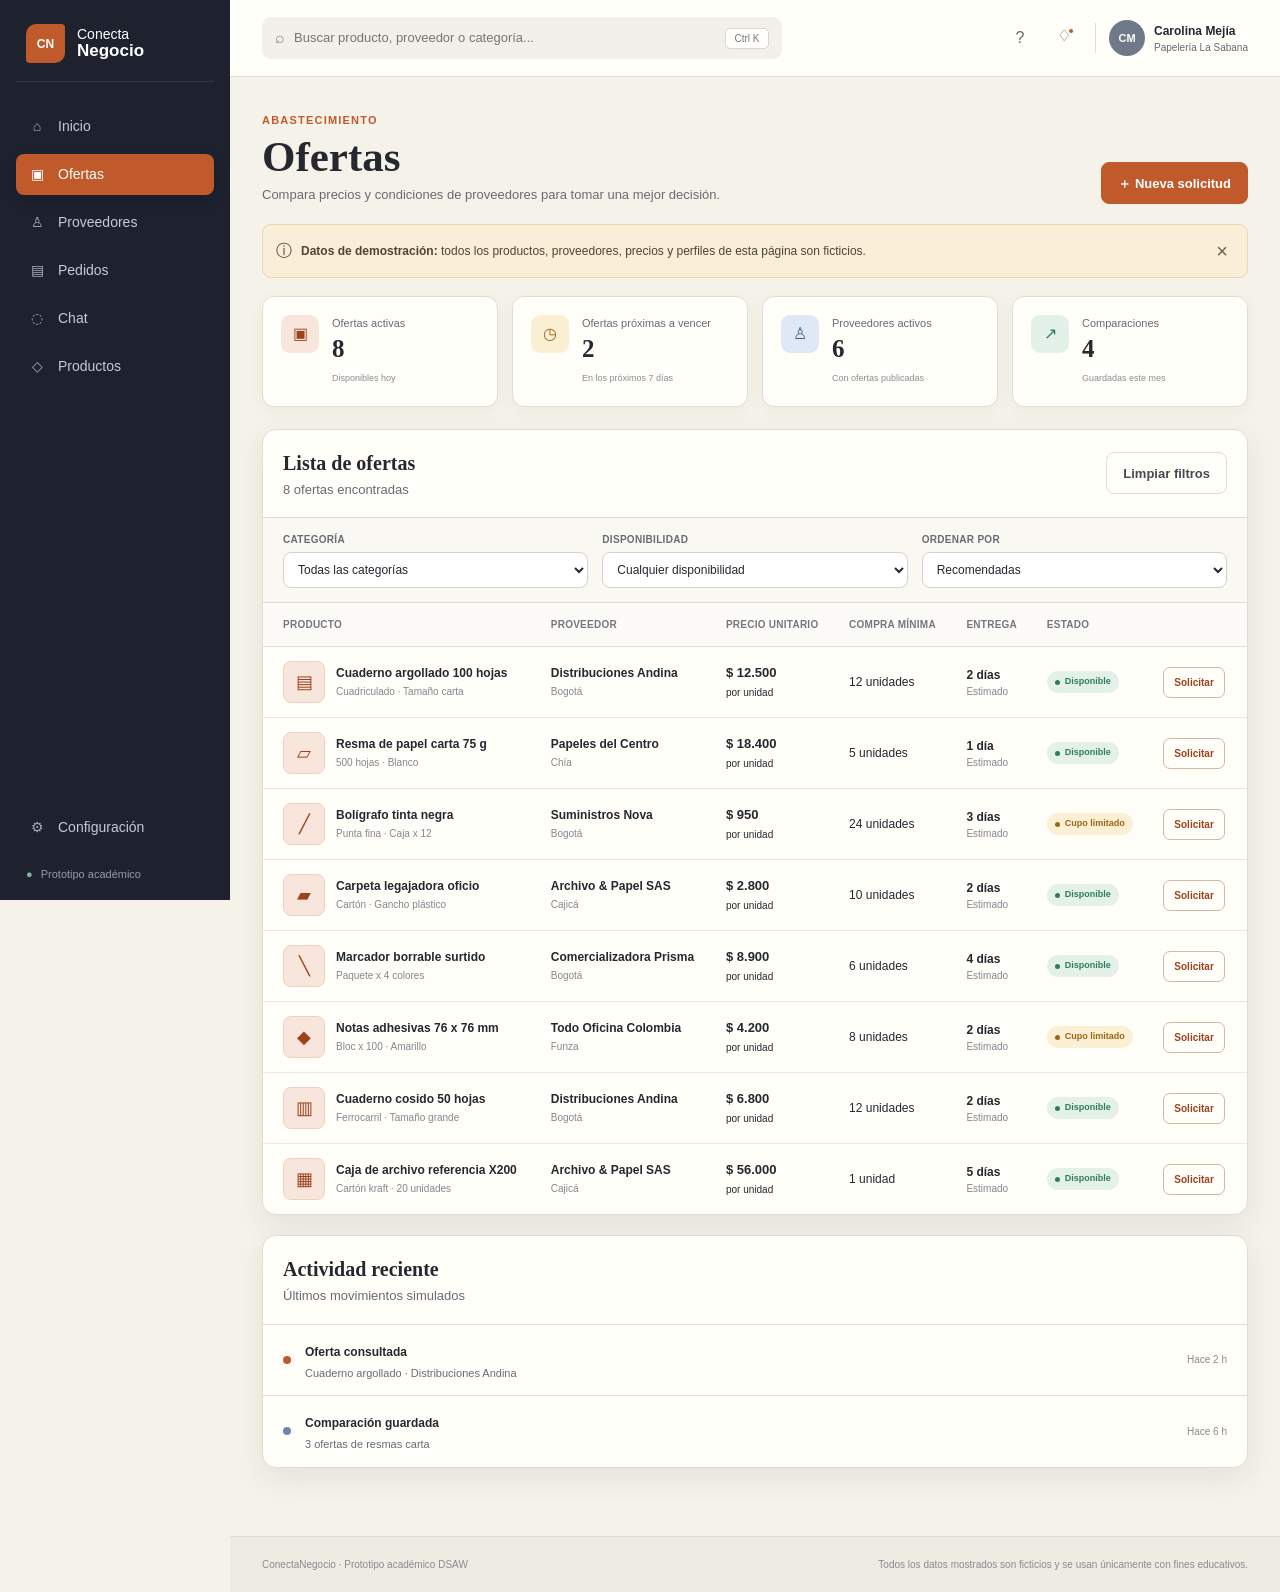
==== ofertas.html @ 84cd71be "feat: consolidated M1 prototype (landing + offers) and problem statement" ====
<!doctype html>
<html lang="es">
  <head>
    <meta charset="UTF-8">
    <meta name="viewport" content="width=device-width, initial-scale=1.0">
    <meta
      name="description"
      content="Prototipo académico de ConectaNegocio para comparar ofertas de proveedores."
    >
    <title>Ofertas | ConectaNegocio</title>
    <link rel="stylesheet" href="styles.css">
  </head>
  <body>
    <a class="skip-link" href="#contenido-principal">Saltar al contenido</a>

    <div class="app-shell">
      <aside class="sidebar" id="sidebar" aria-label="Navegación principal">
        <div class="brand">
          <span class="brand-mark" aria-hidden="true">CN</span>
          <span class="brand-name">Conecta<br><strong>Negocio</strong></span>
        </div>

        <nav class="main-nav">
          <a href="index.html"><span aria-hidden="true">⌂</span> Inicio</a>
          <a class="active" href="ofertas.html" aria-current="page"><span aria-hidden="true">▣</span> Ofertas</a>
          <a href="#proveedores"><span aria-hidden="true">♙</span> Proveedores</a>
          <a href="#pedidos"><span aria-hidden="true">▤</span> Pedidos</a>
          <a href="#chat"><span aria-hidden="true">◌</span> Chat</a>
          <a href="#productos"><span aria-hidden="true">◇</span> Productos</a>
        </nav>

        <div class="sidebar-bottom">
          <a href="#configuracion"><span aria-hidden="true">⚙</span> Configuración</a>
          <p class="demo-label"><span aria-hidden="true">●</span> Prototipo académico</p>
        </div>
      </aside>

      <div class="page-column">
        <header class="topbar">
          <button
            class="icon-button mobile-menu-button"
            id="menu-toggle"
            type="button"
            aria-label="Abrir menú"
            aria-controls="sidebar"
            aria-expanded="false"
          >
            ☰
          </button>

          <label class="global-search" for="offer-search">
            <span aria-hidden="true">⌕</span>
            <span class="sr-only">Buscar ofertas</span>
            <input
              id="offer-search"
              type="search"
              placeholder="Buscar producto, proveedor o categoría..."
              autocomplete="off"
            >
            <kbd>Ctrl K</kbd>
          </label>

          <div class="header-actions">
            <button class="icon-button" type="button" aria-label="Ayuda">?</button>
            <button class="icon-button notification-button" type="button" aria-label="Notificaciones">
              ♢<span class="notification-dot" aria-hidden="true"></span>
            </button>
            <span class="header-divider" aria-hidden="true"></span>
            <div class="profile-summary">
              <span class="avatar" aria-hidden="true">CM</span>
              <span><strong>Carolina Mejía</strong><small>Papelería La Sabana</small></span>
            </div>
          </div>
        </header>

        <main id="contenido-principal">
          <div class="content-wrap">
            <section class="page-heading" aria-labelledby="page-title">
              <div>
                <p class="eyebrow">Abastecimiento</p>
                <h1 id="page-title">Ofertas</h1>
                <p>Compara precios y condiciones de proveedores para tomar una mejor decisión.</p>
              </div>
              <button class="primary-button" id="new-request-button" type="button">
                <span aria-hidden="true">＋</span> Nueva solicitud
              </button>
            </section>

            <aside class="data-notice" aria-label="Aviso sobre los datos">
              <span aria-hidden="true">ⓘ</span>
              <p><strong>Datos de demostración:</strong> todos los productos, proveedores, precios y perfiles de esta página son ficticios.</p>
              <button id="dismiss-notice" type="button" aria-label="Cerrar aviso">×</button>
            </aside>

            <section class="metrics-grid" aria-label="Resumen de ofertas">
              <article class="metric-card">
                <span class="metric-icon terracotta" aria-hidden="true">▣</span>
                <div><p>Ofertas activas</p><strong id="active-offers-count">8</strong><small>Disponibles hoy</small></div>
              </article>
              <article class="metric-card">
                <span class="metric-icon yellow" aria-hidden="true">◷</span>
                <div><p>Ofertas próximas a vencer</p><strong>2</strong><small>En los próximos 7 días</small></div>
              </article>
              <article class="metric-card">
                <span class="metric-icon blue" aria-hidden="true">♙</span>
                <div><p>Proveedores activos</p><strong>6</strong><small>Con ofertas publicadas</small></div>
              </article>
              <article class="metric-card">
                <span class="metric-icon green" aria-hidden="true">↗</span>
                <div><p>Comparaciones</p><strong>4</strong><small>Guardadas este mes</small></div>
              </article>
            </section>

            <section class="offers-panel" id="ofertas" aria-labelledby="offers-title">
              <div class="panel-heading">
                <div>
                  <h2 id="offers-title">Lista de ofertas</h2>
                  <p id="result-summary" aria-live="polite">8 ofertas encontradas</p>
                </div>
                <button class="secondary-button" id="clear-filters" type="button">Limpiar filtros</button>
              </div>

              <div class="filter-bar" aria-label="Filtros de ofertas">
                <label>
                  <span>Categoría</span>
                  <select id="category-filter">
                    <option value="all">Todas las categorías</option>
                    <option value="cuadernos">Cuadernos</option>
                    <option value="escritura">Escritura</option>
                    <option value="papeleria">Papelería</option>
                    <option value="archivo">Archivo</option>
                  </select>
                </label>
                <label>
                  <span>Disponibilidad</span>
                  <select id="availability-filter">
                    <option value="all">Cualquier disponibilidad</option>
                    <option value="available">Disponible</option>
                    <option value="limited">Cupo limitado</option>
                  </select>
                </label>
                <label>
                  <span>Ordenar por</span>
                  <select id="sort-filter">
                    <option value="recommended">Recomendadas</option>
                    <option value="price-asc">Menor precio</option>
                    <option value="price-desc">Mayor precio</option>
                    <option value="delivery">Entrega más rápida</option>
                  </select>
                </label>
              </div>

              <div class="table-scroll">
                <table>
                  <thead>
                    <tr>
                      <th scope="col">Producto</th>
                      <th scope="col">Proveedor</th>
                      <th scope="col">Precio unitario</th>
                      <th scope="col">Compra mínima</th>
                      <th scope="col">Entrega</th>
                      <th scope="col">Estado</th>
                      <th scope="col"><span class="sr-only">Acciones</span></th>
                    </tr>
                  </thead>
                  <tbody id="offers-body"></tbody>
                </table>
              </div>

              <div class="empty-state" id="empty-state" hidden>
                <span aria-hidden="true">⌕</span>
                <h3>No encontramos ofertas</h3>
                <p>Prueba con otra palabra o limpia los filtros seleccionados.</p>
              </div>
            </section>

            <section class="activity-panel" aria-labelledby="activity-title">
              <div class="panel-heading">
                <div><h2 id="activity-title">Actividad reciente</h2><p>Últimos movimientos simulados</p></div>
              </div>
              <ul id="activity-list">
                <li><span class="activity-dot orange" aria-hidden="true"></span><div><strong>Oferta consultada</strong><p>Cuaderno argollado · Distribuciones Andina</p></div><time datetime="2026-08-16T15:10">Hace 2 h</time></li>
                <li><span class="activity-dot blue" aria-hidden="true"></span><div><strong>Comparación guardada</strong><p>3 ofertas de resmas carta</p></div><time datetime="2026-08-16T10:40">Hace 6 h</time></li>
              </ul>
            </section>
          </div>
        </main>

        <footer>
          <p>ConectaNegocio · Prototipo académico DSAW</p>
          <p>Todos los datos mostrados son ficticios y se usan únicamente con fines educativos.</p>
        </footer>
      </div>
    </div>

    <dialog id="request-dialog" aria-labelledby="dialog-title">
      <div class="dialog-card">
        <div class="dialog-heading">
          <div><p class="eyebrow">Solicitud de compra</p><h2 id="dialog-title">Solicitar una oferta</h2></div>
          <button class="close-dialog" id="close-dialog" type="button" aria-label="Cerrar formulario">×</button>
        </div>
        <p class="dialog-intro">Completa los datos para enviar una solicitud ficticia al proveedor.</p>

        <form id="request-form" novalidate>
          <div class="field full-field">
            <label for="product">Producto y proveedor</label>
            <select id="product" name="product" aria-describedby="product-error">
              <option value="">Selecciona una oferta</option>
            </select>
            <small class="field-error" id="product-error" aria-live="polite"></small>
          </div>

          <div class="form-grid">
            <div class="field">
              <label for="quantity">Cantidad</label>
              <input id="quantity" name="quantity" type="number" min="1" max="500" placeholder="Ej. 24" aria-describedby="quantity-hint quantity-error">
              <small class="field-hint" id="quantity-hint">Entre 1 y 500 unidades</small>
              <small class="field-error" id="quantity-error" aria-live="polite"></small>
            </div>
            <div class="field">
              <label for="delivery-date">Fecha requerida</label>
              <input id="delivery-date" name="deliveryDate" type="date" aria-describedby="delivery-date-error">
              <small class="field-error" id="delivery-date-error" aria-live="polite"></small>
            </div>
          </div>

          <div class="field full-field">
            <label for="email">Correo de contacto</label>
            <input id="email" name="email" type="email" autocomplete="email" placeholder="nombre@ejemplo.com" aria-describedby="email-error">
            <small class="field-error" id="email-error" aria-live="polite"></small>
          </div>

          <div class="field full-field">
            <label for="address">Dirección de entrega</label>
            <input id="address" name="address" type="text" autocomplete="street-address" placeholder="Ej. Carrera 7 # 120-20, local 3" aria-describedby="address-error">
            <small class="field-error" id="address-error" aria-live="polite"></small>
          </div>

          <div class="field full-field">
            <div class="label-row"><label for="notes">Observaciones <span>(opcional)</span></label><span id="notes-counter">0/180</span></div>
            <textarea id="notes" name="notes" rows="3" maxlength="180" placeholder="Agrega indicaciones para el proveedor" aria-describedby="notes-error"></textarea>
            <small class="field-error" id="notes-error" aria-live="polite"></small>
          </div>

          <div class="field checkbox-field full-field">
            <input id="terms" name="terms" type="checkbox" aria-describedby="terms-error">
            <label for="terms">Entiendo que esta solicitud es una demostración y no genera una compra real.</label>
            <small class="field-error" id="terms-error" aria-live="polite"></small>
          </div>

          <div class="dialog-actions">
            <button class="secondary-button" id="cancel-dialog" type="button">Cancelar</button>
            <button class="primary-button" type="submit">Guardar solicitud ficticia</button>
          </div>
        </form>
      </div>
    </dialog>

    <div class="toast" id="success-toast" role="status" aria-live="polite" aria-atomic="true" hidden>
      <span aria-hidden="true">✓</span>
      <div><strong>Solicitud guardada</strong><p>Se agregó a la actividad reciente como demostración.</p></div>
      <button type="button" id="close-toast" aria-label="Cerrar notificación">×</button>
    </div>

    <script type="module" src="main.js"></script>
  </body>
</html>
---- styles.css ----
/* Component states intentionally reuse nested selectors in visual order. */
/* stylelint-disable no-descending-specificity */

:root {
  --navy: #1e222f;
  --navy-soft: #292f40;
  --cream: #f5f2e9;
  --card: #fffef9;
  --white: #fff;
  --terracotta: #c05a2b;
  --terracotta-dark: #9c421d;
  --terracotta-pale: #f8e5dc;
  --ink: #25282f;
  --muted: #686b73;
  --line: #e0ddd4;
  --success: #2f7d5a;
  --success-pale: #e3f1e9;
  --warning: #9b6516;
  --warning-pale: #fbefd4;
  --danger: #b33c34;
  --blue-pale: #dfe8f4;
  --shadow: 0 10px 30px rgb(30 34 47 / 8%);
  --radius: 14px;
}

* {
  box-sizing: border-box;
}

html {
  max-width: 100%;
  overflow-x: hidden;
  scroll-behavior: smooth;
}

body {
  max-width: 100%;
  margin: 0;
  overflow-x: hidden;
  color: var(--ink);
  background: var(--cream);
  font-family: Inter, ui-sans-serif, -apple-system, BlinkMacSystemFont, "Segoe UI", sans-serif;
  line-height: 1.5;
}

button,
input,
select,
textarea {
  font: inherit;
}

button,
select {
  cursor: pointer;
}

button:focus-visible,
input:focus-visible,
select:focus-visible,
textarea:focus-visible,
a:focus-visible {
  outline: 3px solid rgb(192 90 43 / 28%);
  outline-offset: 2px;
}

.sr-only {
  position: absolute;
  width: 1px;
  height: 1px;
  padding: 0;
  margin: -1px;
  overflow: hidden;
  clip: rect(0, 0, 0, 0);
  white-space: nowrap;
  border: 0;
}

.skip-link {
  position: fixed;
  z-index: 100;
  top: 12px;
  left: 12px;
  padding: 10px 14px;
  color: var(--white);
  background: var(--terracotta);
  border-radius: 8px;
  transform: translateY(-150%);
}

.skip-link:focus {
  transform: translateY(0);
}

.app-shell {
  display: grid;
  min-height: 100vh;
  grid-template-columns: 230px minmax(0, 1fr);
}

.sidebar {
  position: sticky;
  top: 0;
  display: flex;
  height: 100vh;
  padding: 24px 16px 18px;
  color: #d9dce5;
  background: var(--navy);
  flex-direction: column;
}

.brand {
  display: flex;
  min-height: 58px;
  padding: 0 10px 18px;
  align-items: center;
  gap: 12px;
  border-bottom: 1px solid rgb(255 255 255 / 10%);
}

.brand-mark {
  display: grid;
  width: 39px;
  height: 39px;
  color: var(--white);
  background: var(--terracotta);
  border-radius: 10px 4px;
  font-size: 12px;
  font-weight: 800;
  place-items: center;
}

.brand-name {
  color: var(--white);
  font-size: 14px;
  line-height: 1.05;
}

.brand-name strong {
  font-size: 17px;
}

.main-nav {
  display: grid;
  margin-top: 24px;
  gap: 7px;
}

.main-nav a,
.sidebar-bottom a {
  display: flex;
  padding: 10px 12px;
  color: #c7cad4;
  border-radius: 8px;
  font-size: 14px;
  text-decoration: none;
  align-items: center;
  gap: 12px;
  transition: 160ms ease;
}

.main-nav a span,
.sidebar-bottom a span {
  width: 18px;
  color: #a8acb9;
  text-align: center;
}

.main-nav a:hover,
.sidebar-bottom a:hover {
  color: var(--white);
  background: rgb(255 255 255 / 7%);
}

.main-nav a.active {
  color: var(--white);
  background: var(--terracotta);
  box-shadow: 0 5px 14px rgb(0 0 0 / 18%);
}

.main-nav a.active span {
  color: var(--white);
}

.sidebar-bottom {
  margin-top: auto;
}

.demo-label {
  margin: 18px 10px 0;
  color: #979ba8;
  font-size: 11px;
}

.demo-label span {
  margin-right: 5px;
  color: #79b995;
}

.page-column {
  min-width: 0;
}

.topbar {
  position: sticky;
  z-index: 10;
  top: 0;
  display: flex;
  min-height: 76px;
  padding: 14px 32px;
  background: rgb(255 254 249 / 94%);
  box-shadow: 0 1px 0 var(--line);
  align-items: center;
  justify-content: space-between;
  gap: 24px;
  backdrop-filter: blur(10px);
}

.global-search {
  display: flex;
  width: min(520px, 48vw);
  padding: 0 12px;
  color: #84868c;
  background: #f2f0ea;
  border: 1px solid transparent;
  border-radius: 9px;
  align-items: center;
  gap: 9px;
}

.global-search:focus-within {
  background: var(--white);
  border-color: var(--terracotta);
  box-shadow: 0 0 0 3px rgb(192 90 43 / 10%);
}

.global-search input {
  width: 100%;
  padding: 10px 0;
  background: transparent;
  border: 0;
  outline: 0;
  font-size: 13px;
}

.global-search kbd {
  min-width: 44px;
  padding: 2px 5px;
  color: #777980;
  background: #fffefb;
  border: 1px solid #d9d6cd;
  border-radius: 5px;
  font-family: inherit;
  font-size: 10px;
  text-align: center;
}

.header-actions,
.profile-summary {
  display: flex;
  align-items: center;
}

.header-actions {
  gap: 8px;
}

.icon-button {
  position: relative;
  display: grid;
  width: 36px;
  height: 36px;
  color: #666a72;
  background: transparent;
  border: 0;
  border-radius: 8px;
  place-items: center;
}

.icon-button:hover {
  background: #f0ede5;
}

.notification-dot {
  position: absolute;
  top: 8px;
  right: 8px;
  width: 6px;
  height: 6px;
  background: var(--terracotta);
  border: 1px solid var(--white);
  border-radius: 50%;
}

.header-divider {
  width: 1px;
  height: 30px;
  margin: 0 5px;
  background: var(--line);
}

.profile-summary {
  gap: 9px;
}

.profile-summary > span:last-child {
  display: grid;
}

.profile-summary strong {
  font-size: 12px;
}

.profile-summary small {
  color: var(--muted);
  font-size: 10px;
}

.avatar {
  display: grid;
  width: 36px;
  height: 36px;
  color: var(--white);
  background: #70798a;
  border-radius: 50%;
  font-size: 11px;
  font-weight: 700;
  place-items: center;
}

.mobile-menu-button {
  display: none;
}

.content-wrap {
  width: min(1180px, calc(100% - 64px));
  margin: 0 auto;
  padding: 36px 0 48px;
}

.page-heading {
  display: flex;
  margin-bottom: 20px;
  align-items: flex-end;
  justify-content: space-between;
  gap: 24px;
}

.eyebrow {
  margin: 0 0 4px;
  color: var(--terracotta);
  font-size: 11px;
  font-weight: 800;
  letter-spacing: 0.11em;
  text-transform: uppercase;
}

h1,
h2,
h3,
p {
  margin-top: 0;
}

h1 {
  margin-bottom: 5px;
  font-family: Georgia, "Times New Roman", serif;
  font-size: clamp(32px, 4vw, 43px);
  line-height: 1.1;
}

.page-heading > div > p:last-child,
.panel-heading p,
.dialog-intro {
  margin-bottom: 0;
  color: var(--muted);
  font-size: 13px;
}

.primary-button,
.secondary-button {
  min-height: 42px;
  padding: 9px 16px;
  border-radius: 8px;
  font-size: 13px;
  font-weight: 700;
  transition: 160ms ease;
}

.primary-button {
  color: var(--white);
  background: var(--terracotta);
  border: 1px solid var(--terracotta);
}

.primary-button:hover {
  background: var(--terracotta-dark);
  border-color: var(--terracotta-dark);
  transform: translateY(-1px);
}

.secondary-button {
  color: #464950;
  background: var(--card);
  border: 1px solid var(--line);
}

.secondary-button:hover {
  color: var(--terracotta-dark);
  border-color: #c9a18e;
}

.data-notice {
  display: flex;
  margin-bottom: 18px;
  padding: 10px 13px;
  color: #514333;
  background: #f9efd9;
  border: 1px solid #ebd7ad;
  border-radius: 9px;
  align-items: center;
  gap: 9px;
}

.data-notice p {
  margin: 0;
  font-size: 12px;
}

.data-notice button {
  margin-left: auto;
  color: #735e43;
  background: transparent;
  border: 0;
  font-size: 20px;
}

.metrics-grid {
  display: grid;
  margin-bottom: 22px;
  grid-template-columns: repeat(4, 1fr);
  gap: 14px;
}

.metric-card {
  display: flex;
  min-width: 0;
  padding: 18px;
  background: var(--card);
  border: 1px solid var(--line);
  border-radius: 12px;
  box-shadow: 0 4px 18px rgb(30 34 47 / 4%);
  gap: 13px;
}

.metric-icon {
  display: grid;
  width: 38px;
  height: 38px;
  border-radius: 9px;
  flex: 0 0 auto;
  place-items: center;
}

.metric-icon.terracotta {
  color: var(--terracotta-dark);
  background: var(--terracotta-pale);
}

.metric-icon.yellow {
  color: var(--warning);
  background: var(--warning-pale);
}

.metric-icon.blue {
  color: #43668e;
  background: var(--blue-pale);
}

.metric-icon.green {
  color: var(--success);
  background: var(--success-pale);
}

.metric-card p {
  margin-bottom: 3px;
  overflow: hidden;
  color: var(--muted);
  font-size: 11px;
  text-overflow: ellipsis;
  white-space: nowrap;
}

.metric-card strong {
  display: block;
  font-family: Georgia, "Times New Roman", serif;
  font-size: 25px;
  line-height: 1.15;
}

.metric-card small {
  color: #8b8e94;
  font-size: 9px;
}

.offers-panel,
.activity-panel {
  margin-bottom: 20px;
  overflow: hidden;
  background: var(--card);
  border: 1px solid var(--line);
  border-radius: var(--radius);
  box-shadow: var(--shadow);
}

.panel-heading {
  display: flex;
  padding: 18px 20px;
  align-items: center;
  justify-content: space-between;
  gap: 20px;
}

.panel-heading h2 {
  margin-bottom: 2px;
  font-family: Georgia, "Times New Roman", serif;
  font-size: 20px;
}

.filter-bar {
  display: grid;
  padding: 14px 20px;
  background: #faf8f2;
  border-top: 1px solid var(--line);
  border-bottom: 1px solid var(--line);
  grid-template-columns: repeat(3, minmax(150px, 1fr));
  gap: 14px;
}

.filter-bar label {
  display: grid;
  gap: 5px;
}

.filter-bar label > span {
  color: var(--muted);
  font-size: 10px;
  font-weight: 700;
  letter-spacing: 0.03em;
  text-transform: uppercase;
}

.filter-bar select,
.field input,
.field select,
.field textarea {
  width: 100%;
  color: var(--ink);
  background: var(--white);
  border: 1px solid #d5d2ca;
  border-radius: 8px;
}

.filter-bar select {
  padding: 9px 10px;
  font-size: 12px;
}

.table-scroll {
  overflow-x: auto;
}

table {
  width: 100%;
  border-collapse: collapse;
}

th,
td {
  padding: 14px;
  text-align: left;
  vertical-align: middle;
}

th:first-child,
td:first-child {
  padding-left: 20px;
}

th:last-child,
td:last-child {
  padding-right: 20px;
}

th {
  color: #74777e;
  background: #fcfbf7;
  border-bottom: 1px solid var(--line);
  font-size: 10px;
  letter-spacing: 0.025em;
  text-transform: uppercase;
}

td {
  border-bottom: 1px solid #ece9e1;
  font-size: 12px;
}

tbody tr {
  transition: background 140ms ease;
}

tbody tr:hover {
  background: #fcf9f3;
}

tbody tr:last-child td {
  border-bottom: 0;
}

.product-cell {
  display: flex;
  min-width: 210px;
  align-items: center;
  gap: 11px;
}

.product-thumb {
  display: grid;
  width: 42px;
  height: 42px;
  color: var(--terracotta-dark);
  background: var(--terracotta-pale);
  border: 1px solid #efd0c1;
  border-radius: 8px;
  font-size: 18px;
  flex: 0 0 auto;
  place-items: center;
}

.product-cell strong,
.provider-cell strong {
  display: block;
  font-size: 12px;
}

.product-cell small,
.provider-cell small,
.delivery-cell small {
  color: #85878d;
  font-size: 10px;
}

.price-cell strong {
  display: block;
  font-size: 13px;
}

.delivery-cell strong,
.delivery-cell small {
  display: block;
}

.status-badge {
  display: inline-flex;
  padding: 4px 8px;
  border-radius: 999px;
  font-size: 9px;
  font-weight: 800;
  align-items: center;
  gap: 5px;
  white-space: nowrap;
}

.status-badge::before {
  width: 5px;
  height: 5px;
  background: currentcolor;
  border-radius: 50%;
  content: "";
}

.status-badge.available {
  color: var(--success);
  background: var(--success-pale);
}

.status-badge.limited {
  color: var(--warning);
  background: var(--warning-pale);
}

.row-action {
  padding: 7px 10px;
  color: var(--terracotta-dark);
  background: transparent;
  border: 1px solid #d8b4a3;
  border-radius: 7px;
  font-size: 10px;
  font-weight: 800;
  white-space: nowrap;
}

.row-action:hover {
  color: var(--white);
  background: var(--terracotta);
  border-color: var(--terracotta);
}

.empty-state {
  padding: 50px 20px;
  text-align: center;
}

.empty-state > span {
  display: grid;
  width: 50px;
  height: 50px;
  margin: 0 auto 12px;
  color: var(--terracotta);
  background: var(--terracotta-pale);
  border-radius: 50%;
  font-size: 24px;
  place-items: center;
}

.empty-state h3 {
  margin-bottom: 4px;
  font-family: Georgia, "Times New Roman", serif;
}

.empty-state p {
  color: var(--muted);
  font-size: 12px;
}

.activity-panel ul {
  padding: 0;
  margin: 0;
  list-style: none;
}

.activity-panel li {
  display: grid;
  padding: 14px 20px;
  border-top: 1px solid var(--line);
  grid-template-columns: 10px minmax(0, 1fr) auto;
  align-items: center;
  gap: 12px;
}

.activity-panel li.highlight {
  animation: highlight-row 1.2s ease;
}

@keyframes highlight-row {
  from { background: var(--success-pale); }
  to { background: transparent; }
}

.activity-panel li p {
  margin: 2px 0 0;
  color: var(--muted);
  font-size: 11px;
}

.activity-panel li strong {
  font-size: 12px;
}

.activity-panel time {
  color: #898b91;
  font-size: 10px;
}

.activity-dot {
  width: 8px;
  height: 8px;
  border-radius: 50%;
}

.activity-dot.orange {
  background: var(--terracotta);
}

.activity-dot.blue {
  background: #6488af;
}

.activity-dot.green {
  background: var(--success);
}

footer {
  display: flex;
  padding: 20px 32px;
  color: #898b91;
  background: #eeebe2;
  border-top: 1px solid var(--line);
  font-size: 10px;
  justify-content: space-between;
  gap: 20px;
}

footer p {
  margin: 0;
}

dialog {
  width: min(650px, calc(100% - 32px));
  max-height: calc(100vh - 32px);
  padding: 0;
  overflow: auto;
  background: var(--card);
  border: 0;
  border-radius: 16px;
  box-shadow: 0 24px 80px rgb(20 23 31 / 35%);
}

dialog::backdrop {
  background: rgb(17 20 28 / 67%);
  backdrop-filter: blur(3px);
}

.dialog-card {
  padding: 26px;
}

.dialog-heading {
  display: flex;
  align-items: flex-start;
  justify-content: space-between;
  gap: 20px;
}

.dialog-heading h2 {
  margin-bottom: 0;
  font-family: Georgia, "Times New Roman", serif;
  font-size: 27px;
}

.close-dialog {
  display: grid;
  width: 36px;
  height: 36px;
  color: #666970;
  background: #f0ede6;
  border: 0;
  border-radius: 50%;
  font-size: 22px;
  place-items: center;
}

.dialog-intro {
  margin: 8px 0 20px;
}

.form-grid {
  display: grid;
  grid-template-columns: repeat(2, 1fr);
  gap: 14px;
}

.field {
  margin-bottom: 14px;
}

.field label,
.label-row {
  display: block;
  margin-bottom: 6px;
  font-size: 12px;
  font-weight: 750;
}

.field label span,
.label-row span {
  color: var(--muted);
  font-size: 10px;
  font-weight: 500;
}

.field input,
.field select,
.field textarea {
  padding: 10px 11px;
  outline: 0;
  font-size: 13px;
  transition: 150ms ease;
}

.field textarea {
  resize: vertical;
}

.field input:focus,
.field select:focus,
.field textarea:focus {
  border-color: var(--terracotta);
  box-shadow: 0 0 0 3px rgb(192 90 43 / 10%);
}

.field input.invalid,
.field select.invalid,
.field textarea.invalid {
  border-color: var(--danger);
  background: #fffafa;
}

.field-hint {
  display: block;
  margin-top: 4px;
  color: var(--muted);
  font-size: 10px;
}

.field-error {
  display: block;
  min-height: 0;
  margin-top: 4px;
  color: var(--danger);
  font-size: 10px;
  font-weight: 650;
}

.field-error:empty {
  display: none;
}

.label-row {
  display: flex;
  justify-content: space-between;
}

.checkbox-field {
  display: grid;
  grid-template-columns: auto 1fr;
  align-items: start;
  gap: 0 9px;
}

.checkbox-field input {
  width: 16px;
  height: 16px;
  margin: 2px 0 0;
  accent-color: var(--terracotta);
}

.checkbox-field label {
  margin: 0;
  font-weight: 500;
}

.checkbox-field .field-error {
  grid-column: 2;
}

.dialog-actions {
  display: flex;
  padding-top: 18px;
  border-top: 1px solid var(--line);
  justify-content: flex-end;
  gap: 10px;
}

.toast {
  position: fixed;
  z-index: 40;
  right: 24px;
  bottom: 24px;
  display: grid;
  width: min(390px, calc(100% - 32px));
  padding: 14px;
  color: #224f3c;
  background: #f2fbf6;
  border: 1px solid #9fcbb3;
  border-radius: 12px;
  box-shadow: 0 14px 40px rgb(30 34 47 / 18%);
  grid-template-columns: 28px minmax(0, 1fr) auto;
  align-items: center;
  gap: 10px;
}

.toast > span {
  display: grid;
  width: 26px;
  height: 26px;
  color: var(--white);
  background: var(--success);
  border-radius: 50%;
  place-items: center;
}

.toast strong {
  font-size: 12px;
}

.toast p {
  margin: 1px 0 0;
  font-size: 10px;
}

.toast button {
  color: #47725f;
  background: transparent;
  border: 0;
  font-size: 20px;
}

.toast[hidden],
.data-notice[hidden],
.empty-state[hidden] {
  display: none;
}

@media (width <= 1050px) {
  .metrics-grid {
    grid-template-columns: repeat(2, 1fr);
  }

  .profile-summary > span:last-child {
    display: none;
  }
}

@media (width <= 820px) {
  .app-shell {
    display: block;
  }

  .sidebar {
    position: fixed;
    z-index: 30;
    left: 0;
    width: 230px;
    box-shadow: 12px 0 36px rgb(0 0 0 / 25%);
    transform: translateX(-105%);
    transition: transform 180ms ease;
  }

  .sidebar.open {
    transform: translateX(0);
  }

  .mobile-menu-button {
    display: grid;
  }

  .topbar {
    padding: 12px 18px;
  }

  .global-search {
    width: min(480px, 66vw);
  }

  .header-actions > .icon-button,
  .header-divider {
    display: none;
  }

  .content-wrap {
    width: min(100% - 32px, 700px);
    padding-top: 26px;
  }

  .filter-bar {
    grid-template-columns: 1fr;
  }
}

@media (width <= 560px) {
  .global-search kbd,
  .profile-summary {
    display: none;
  }

  .global-search {
    width: auto;
    flex: 1;
  }

  .page-heading {
    align-items: stretch;
    flex-direction: column;
  }

  .page-heading .primary-button {
    width: 100%;
  }

  .metrics-grid,
  .form-grid {
    grid-template-columns: 1fr;
  }

  .metric-card {
    padding: 14px;
  }

  .panel-heading {
    align-items: flex-start;
  }

  .panel-heading .secondary-button {
    padding: 7px 9px;
    font-size: 10px;
  }

  .dialog-card {
    padding: 20px;
  }

  .dialog-actions {
    flex-direction: column-reverse;
  }

  .dialog-actions button {
    width: 100%;
  }

  footer {
    flex-direction: column;
  }
}

@media (prefers-reduced-motion: reduce) {
  *,
  *::before,
  *::after {
    scroll-behavior: auto !important;
    animation-duration: 0.01ms !important;
    animation-iteration-count: 1 !important;
    transition-duration: 0.01ms !important;
  }
}
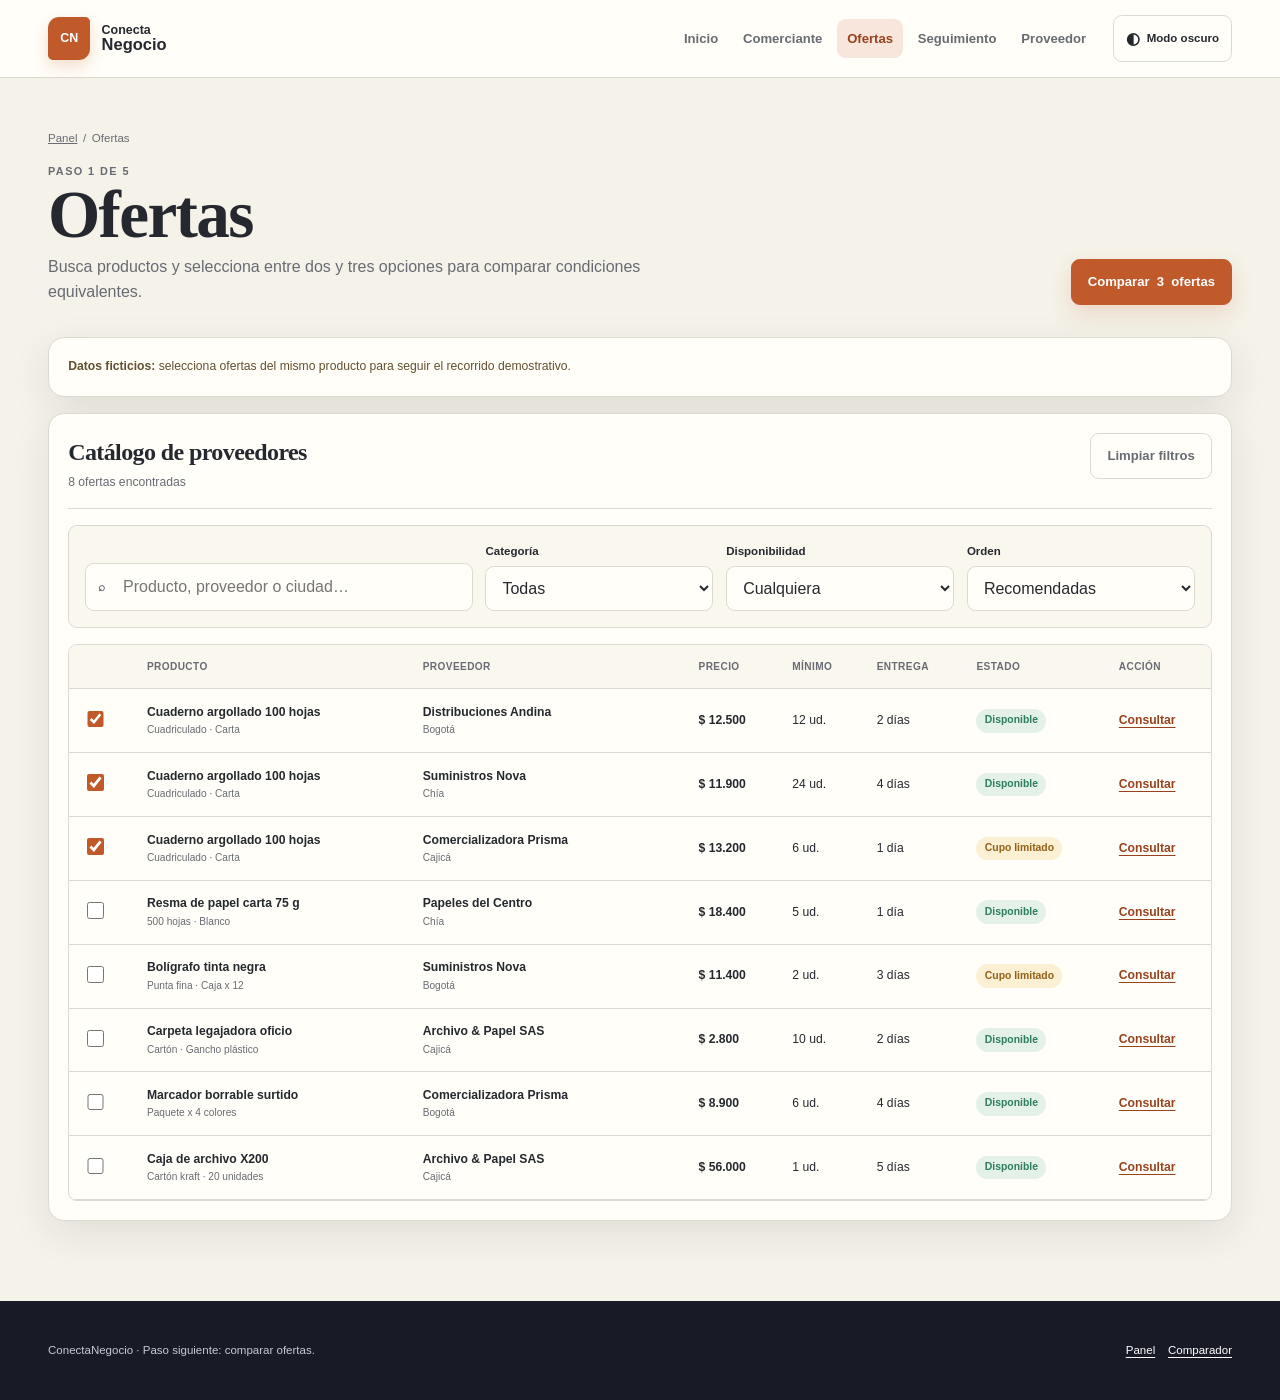
==== commit b8eb6a4f: "feat: complete M1 ConectaNegocio prototype" ====
--- a/ofertas.html
+++ b/ofertas.html
@@ -1,267 +1,29 @@
 <!doctype html>
 <html lang="es">
   <head>
-    <meta charset="UTF-8">
-    <meta name="viewport" content="width=device-width, initial-scale=1.0">
-    <meta
-      name="description"
-      content="Prototipo académico de ConectaNegocio para comparar ofertas de proveedores."
-    >
-    <title>Ofertas | ConectaNegocio</title>
-    <link rel="stylesheet" href="styles.css">
+    <meta charset="UTF-8"><meta name="viewport" content="width=device-width, initial-scale=1.0"><meta name="description" content="Ofertas comparables para el comerciante en ConectaNegocio.">
+    <title>Ofertas | ConectaNegocio</title><script>if (localStorage.getItem("cn-theme") === "dark") document.documentElement.classList.add("dark");</script><link rel="stylesheet" href="styles.css">
   </head>
-  <body>
-    <a class="skip-link" href="#contenido-principal">Saltar al contenido</a>
-
-    <div class="app-shell">
-      <aside class="sidebar" id="sidebar" aria-label="Navegación principal">
-        <div class="brand">
-          <span class="brand-mark" aria-hidden="true">CN</span>
-          <span class="brand-name">Conecta<br><strong>Negocio</strong></span>
-        </div>
-
-        <nav class="main-nav">
-          <a href="index.html"><span aria-hidden="true">⌂</span> Inicio</a>
-          <a class="active" href="ofertas.html" aria-current="page"><span aria-hidden="true">▣</span> Ofertas</a>
-          <a href="#proveedores"><span aria-hidden="true">♙</span> Proveedores</a>
-          <a href="#pedidos"><span aria-hidden="true">▤</span> Pedidos</a>
-          <a href="#chat"><span aria-hidden="true">◌</span> Chat</a>
-          <a href="#productos"><span aria-hidden="true">◇</span> Productos</a>
-        </nav>
-
-        <div class="sidebar-bottom">
-          <a href="#configuracion"><span aria-hidden="true">⚙</span> Configuración</a>
-          <p class="demo-label"><span aria-hidden="true">●</span> Prototipo académico</p>
-        </div>
-      </aside>
-
-      <div class="page-column">
-        <header class="topbar">
-          <button
-            class="icon-button mobile-menu-button"
-            id="menu-toggle"
-            type="button"
-            aria-label="Abrir menú"
-            aria-controls="sidebar"
-            aria-expanded="false"
-          >
-            ☰
-          </button>
-
-          <label class="global-search" for="offer-search">
-            <span aria-hidden="true">⌕</span>
-            <span class="sr-only">Buscar ofertas</span>
-            <input
-              id="offer-search"
-              type="search"
-              placeholder="Buscar producto, proveedor o categoría..."
-              autocomplete="off"
-            >
-            <kbd>Ctrl K</kbd>
-          </label>
-
-          <div class="header-actions">
-            <button class="icon-button" type="button" aria-label="Ayuda">?</button>
-            <button class="icon-button notification-button" type="button" aria-label="Notificaciones">
-              ♢<span class="notification-dot" aria-hidden="true"></span>
-            </button>
-            <span class="header-divider" aria-hidden="true"></span>
-            <div class="profile-summary">
-              <span class="avatar" aria-hidden="true">CM</span>
-              <span><strong>Carolina Mejía</strong><small>Papelería La Sabana</small></span>
-            </div>
+  <body data-page="ofertas">
+    <a class="skip-link" href="#contenido-principal">Saltar al contenido principal</a>
+    <header class="site-header"><div class="container header-layout"><a class="brand" href="index.html"><span class="brand-mark" aria-hidden="true">CN</span><span class="brand-name">Conecta<strong>Negocio</strong></span></a><nav class="site-nav" id="site-nav" aria-label="Navegación principal"><ul class="nav-list"><li><a href="index.html">Inicio</a></li><li><a href="comerciante.html">Comerciante</a></li><li><a href="ofertas.html" aria-current="page">Ofertas</a></li><li><a href="seguimiento.html">Seguimiento</a></li><li><a href="proveedor.html">Proveedor</a></li></ul></nav><div class="header-actions"><button class="theme-button" id="theme-toggle" type="button" aria-pressed="false"><b aria-hidden="true">◐</b><span>Modo oscuro</span></button><button class="icon-button mobile-nav-toggle" id="mobile-nav-toggle" type="button" aria-label="Abrir menú" aria-controls="site-nav" aria-expanded="false">☰</button></div></div></header>
+    <main id="contenido-principal">
+      <section class="page-hero"><div class="container"><ol class="breadcrumbs"><li><a href="comerciante.html">Panel</a></li><li>Ofertas</li></ol><div class="page-title-row"><div><p class="eyebrow">Paso 1 de 5</p><h1>Ofertas</h1><p>Busca productos y selecciona entre dos y tres opciones para comparar condiciones equivalentes.</p></div><a class="button primary" id="compare-link" href="comparador.html" aria-disabled="false">Comparar <span>0</span> ofertas</a></div></div></section>
+      <div class="container main-content">
+        <aside class="demo-notice panel"><p><strong>Datos ficticios:</strong> selecciona ofertas del mismo producto para seguir el recorrido demostrativo.</p></aside>
+        <section class="panel" aria-labelledby="offers-title"><div class="panel-heading"><div><h2 id="offers-title">Catálogo de proveedores</h2><p id="result-summary" aria-live="polite">8 ofertas encontradas</p></div><button class="button ghost" id="clear-filters" type="button">Limpiar filtros</button></div>
+          <div class="filter-bar">
+            <label class="search-field" for="offer-search"><b class="sr-only">Buscar</b><span aria-hidden="true">⌕</span><input id="offer-search" type="search" placeholder="Producto, proveedor o ciudad…" autocomplete="off"></label>
+            <label for="category-filter"><span>Categoría</span><select id="category-filter"><option value="all">Todas</option><option value="cuadernos">Cuadernos</option><option value="papeleria">Papelería</option><option value="escritura">Escritura</option><option value="archivo">Archivo</option></select></label>
+            <label for="availability-filter"><span>Disponibilidad</span><select id="availability-filter"><option value="all">Cualquiera</option><option value="available">Disponible</option><option value="limited">Cupo limitado</option></select></label>
+            <label for="sort-filter"><span>Orden</span><select id="sort-filter"><option value="recommended">Recomendadas</option><option value="price">Menor precio</option><option value="delivery">Entrega rápida</option></select></label>
           </div>
-        </header>
-
-        <main id="contenido-principal">
-          <div class="content-wrap">
-            <section class="page-heading" aria-labelledby="page-title">
-              <div>
-                <p class="eyebrow">Abastecimiento</p>
-                <h1 id="page-title">Ofertas</h1>
-                <p>Compara precios y condiciones de proveedores para tomar una mejor decisión.</p>
-              </div>
-              <button class="primary-button" id="new-request-button" type="button">
-                <span aria-hidden="true">＋</span> Nueva solicitud
-              </button>
-            </section>
-
-            <aside class="data-notice" aria-label="Aviso sobre los datos">
-              <span aria-hidden="true">ⓘ</span>
-              <p><strong>Datos de demostración:</strong> todos los productos, proveedores, precios y perfiles de esta página son ficticios.</p>
-              <button id="dismiss-notice" type="button" aria-label="Cerrar aviso">×</button>
-            </aside>
-
-            <section class="metrics-grid" aria-label="Resumen de ofertas">
-              <article class="metric-card">
-                <span class="metric-icon terracotta" aria-hidden="true">▣</span>
-                <div><p>Ofertas activas</p><strong id="active-offers-count">8</strong><small>Disponibles hoy</small></div>
-              </article>
-              <article class="metric-card">
-                <span class="metric-icon yellow" aria-hidden="true">◷</span>
-                <div><p>Ofertas próximas a vencer</p><strong>2</strong><small>En los próximos 7 días</small></div>
-              </article>
-              <article class="metric-card">
-                <span class="metric-icon blue" aria-hidden="true">♙</span>
-                <div><p>Proveedores activos</p><strong>6</strong><small>Con ofertas publicadas</small></div>
-              </article>
-              <article class="metric-card">
-                <span class="metric-icon green" aria-hidden="true">↗</span>
-                <div><p>Comparaciones</p><strong>4</strong><small>Guardadas este mes</small></div>
-              </article>
-            </section>
-
-            <section class="offers-panel" id="ofertas" aria-labelledby="offers-title">
-              <div class="panel-heading">
-                <div>
-                  <h2 id="offers-title">Lista de ofertas</h2>
-                  <p id="result-summary" aria-live="polite">8 ofertas encontradas</p>
-                </div>
-                <button class="secondary-button" id="clear-filters" type="button">Limpiar filtros</button>
-              </div>
-
-              <div class="filter-bar" aria-label="Filtros de ofertas">
-                <label>
-                  <span>Categoría</span>
-                  <select id="category-filter">
-                    <option value="all">Todas las categorías</option>
-                    <option value="cuadernos">Cuadernos</option>
-                    <option value="escritura">Escritura</option>
-                    <option value="papeleria">Papelería</option>
-                    <option value="archivo">Archivo</option>
-                  </select>
-                </label>
-                <label>
-                  <span>Disponibilidad</span>
-                  <select id="availability-filter">
-                    <option value="all">Cualquier disponibilidad</option>
-                    <option value="available">Disponible</option>
-                    <option value="limited">Cupo limitado</option>
-                  </select>
-                </label>
-                <label>
-                  <span>Ordenar por</span>
-                  <select id="sort-filter">
-                    <option value="recommended">Recomendadas</option>
-                    <option value="price-asc">Menor precio</option>
-                    <option value="price-desc">Mayor precio</option>
-                    <option value="delivery">Entrega más rápida</option>
-                  </select>
-                </label>
-              </div>
-
-              <div class="table-scroll">
-                <table>
-                  <thead>
-                    <tr>
-                      <th scope="col">Producto</th>
-                      <th scope="col">Proveedor</th>
-                      <th scope="col">Precio unitario</th>
-                      <th scope="col">Compra mínima</th>
-                      <th scope="col">Entrega</th>
-                      <th scope="col">Estado</th>
-                      <th scope="col"><span class="sr-only">Acciones</span></th>
-                    </tr>
-                  </thead>
-                  <tbody id="offers-body"></tbody>
-                </table>
-              </div>
-
-              <div class="empty-state" id="empty-state" hidden>
-                <span aria-hidden="true">⌕</span>
-                <h3>No encontramos ofertas</h3>
-                <p>Prueba con otra palabra o limpia los filtros seleccionados.</p>
-              </div>
-            </section>
-
-            <section class="activity-panel" aria-labelledby="activity-title">
-              <div class="panel-heading">
-                <div><h2 id="activity-title">Actividad reciente</h2><p>Últimos movimientos simulados</p></div>
-              </div>
-              <ul id="activity-list">
-                <li><span class="activity-dot orange" aria-hidden="true"></span><div><strong>Oferta consultada</strong><p>Cuaderno argollado · Distribuciones Andina</p></div><time datetime="2026-08-16T15:10">Hace 2 h</time></li>
-                <li><span class="activity-dot blue" aria-hidden="true"></span><div><strong>Comparación guardada</strong><p>3 ofertas de resmas carta</p></div><time datetime="2026-08-16T10:40">Hace 6 h</time></li>
-              </ul>
-            </section>
-          </div>
-        </main>
-
-        <footer>
-          <p>ConectaNegocio · Prototipo académico DSAW</p>
-          <p>Todos los datos mostrados son ficticios y se usan únicamente con fines educativos.</p>
-        </footer>
+          <div class="table-wrap" id="offers-table-wrap"><table><thead><tr><th scope="col"><span class="sr-only">Seleccionar</span></th><th scope="col">Producto</th><th scope="col">Proveedor</th><th scope="col">Precio</th><th scope="col">Mínimo</th><th scope="col">Entrega</th><th scope="col">Estado</th><th scope="col">Acción</th></tr></thead><tbody id="offers-body"></tbody></table></div>
+          <div class="empty-state" id="offers-empty" hidden><span class="empty-icon" aria-hidden="true">⌕</span><h3>No encontramos ofertas</h3><p>Prueba otra búsqueda o limpia los filtros para recuperar todos los resultados.</p></div>
+        </section>
       </div>
-    </div>
-
-    <dialog id="request-dialog" aria-labelledby="dialog-title">
-      <div class="dialog-card">
-        <div class="dialog-heading">
-          <div><p class="eyebrow">Solicitud de compra</p><h2 id="dialog-title">Solicitar una oferta</h2></div>
-          <button class="close-dialog" id="close-dialog" type="button" aria-label="Cerrar formulario">×</button>
-        </div>
-        <p class="dialog-intro">Completa los datos para enviar una solicitud ficticia al proveedor.</p>
-
-        <form id="request-form" novalidate>
-          <div class="field full-field">
-            <label for="product">Producto y proveedor</label>
-            <select id="product" name="product" aria-describedby="product-error">
-              <option value="">Selecciona una oferta</option>
-            </select>
-            <small class="field-error" id="product-error" aria-live="polite"></small>
-          </div>
-
-          <div class="form-grid">
-            <div class="field">
-              <label for="quantity">Cantidad</label>
-              <input id="quantity" name="quantity" type="number" min="1" max="500" placeholder="Ej. 24" aria-describedby="quantity-hint quantity-error">
-              <small class="field-hint" id="quantity-hint">Entre 1 y 500 unidades</small>
-              <small class="field-error" id="quantity-error" aria-live="polite"></small>
-            </div>
-            <div class="field">
-              <label for="delivery-date">Fecha requerida</label>
-              <input id="delivery-date" name="deliveryDate" type="date" aria-describedby="delivery-date-error">
-              <small class="field-error" id="delivery-date-error" aria-live="polite"></small>
-            </div>
-          </div>
-
-          <div class="field full-field">
-            <label for="email">Correo de contacto</label>
-            <input id="email" name="email" type="email" autocomplete="email" placeholder="nombre@ejemplo.com" aria-describedby="email-error">
-            <small class="field-error" id="email-error" aria-live="polite"></small>
-          </div>
-
-          <div class="field full-field">
-            <label for="address">Dirección de entrega</label>
-            <input id="address" name="address" type="text" autocomplete="street-address" placeholder="Ej. Carrera 7 # 120-20, local 3" aria-describedby="address-error">
-            <small class="field-error" id="address-error" aria-live="polite"></small>
-          </div>
-
-          <div class="field full-field">
-            <div class="label-row"><label for="notes">Observaciones <span>(opcional)</span></label><span id="notes-counter">0/180</span></div>
-            <textarea id="notes" name="notes" rows="3" maxlength="180" placeholder="Agrega indicaciones para el proveedor" aria-describedby="notes-error"></textarea>
-            <small class="field-error" id="notes-error" aria-live="polite"></small>
-          </div>
-
-          <div class="field checkbox-field full-field">
-            <input id="terms" name="terms" type="checkbox" aria-describedby="terms-error">
-            <label for="terms">Entiendo que esta solicitud es una demostración y no genera una compra real.</label>
-            <small class="field-error" id="terms-error" aria-live="polite"></small>
-          </div>
-
-          <div class="dialog-actions">
-            <button class="secondary-button" id="cancel-dialog" type="button">Cancelar</button>
-            <button class="primary-button" type="submit">Guardar solicitud ficticia</button>
-          </div>
-        </form>
-      </div>
-    </dialog>
-
-    <div class="toast" id="success-toast" role="status" aria-live="polite" aria-atomic="true" hidden>
-      <span aria-hidden="true">✓</span>
-      <div><strong>Solicitud guardada</strong><p>Se agregó a la actividad reciente como demostración.</p></div>
-      <button type="button" id="close-toast" aria-label="Cerrar notificación">×</button>
-    </div>
-
-    <script type="module" src="main.js"></script>
+    </main>
+    <footer class="site-footer"><div class="container footer-layout"><p>ConectaNegocio · Paso siguiente: comparar ofertas.</p><div class="footer-links"><a href="comerciante.html">Panel</a><a href="comparador.html">Comparador</a></div></div></footer>
+    <div class="global-toast" id="global-toast" role="status" aria-live="polite" hidden></div><script type="module" src="main.js"></script>
   </body>
-</html>+</html>
--- a/styles.css
+++ b/styles.css
@@ -1,52 +1,75 @@
-/* Component states intentionally reuse nested selectors in visual order. */
-/* stylelint-disable no-descending-specificity */
-
 :root {
+  color-scheme: light;
   --navy: #1e222f;
-  --navy-soft: #292f40;
+  --navy-soft: #2a3042;
   --cream: #f5f2e9;
-  --card: #fffef9;
-  --white: #fff;
+  --surface: #fffef9;
+  --surface-soft: #faf7ef;
   --terracotta: #c05a2b;
-  --terracotta-dark: #9c421d;
-  --terracotta-pale: #f8e5dc;
+  --terracotta-dark: #98431e;
+  --terracotta-soft: #f8e5dc;
   --ink: #25282f;
   --muted: #686b73;
-  --line: #e0ddd4;
+  --line: #ded9ce;
   --success: #2f7d5a;
-  --success-pale: #e3f1e9;
-  --warning: #9b6516;
-  --warning-pale: #fbefd4;
+  --success-soft: #e3f1e9;
+  --warning: #936016;
+  --warning-soft: #fbefd4;
   --danger: #b33c34;
-  --blue-pale: #dfe8f4;
-  --shadow: 0 10px 30px rgb(30 34 47 / 8%);
-  --radius: 14px;
-}
-
-* {
+  --danger-soft: #fae5e3;
+  --blue: #426684;
+  --blue-soft: #e3ebf5;
+  --shadow: 0 0.75rem 2.5rem rgb(30 34 47 / 9%);
+  --shadow-large: 0 1.5rem 4rem rgb(30 34 47 / 16%);
+  --radius-small: 0.55rem;
+  --radius: 1rem;
+  --radius-large: 1.5rem;
+  --container: 74rem;
+  --font-sans: inter, ui-sans-serif, -apple-system, blinkmacsystemfont, "Segoe UI", sans-serif;
+  --font-display: georgia, "Times New Roman", serif;
+}
+
+.dark {
+  color-scheme: dark;
+  --cream: #12151c;
+  --surface: #1e222f;
+  --surface-soft: #242a39;
+  --ink: #f5f2e9;
+  --muted: #b7bbc6;
+  --line: #383e4d;
+  --terracotta-soft: #47281d;
+  --success-soft: #193c2d;
+  --warning-soft: #44361c;
+  --danger-soft: #492522;
+  --blue-soft: #22354a;
+  --shadow: 0 0.75rem 2.5rem rgb(0 0 0 / 25%);
+  --shadow-large: 0 1.5rem 4rem rgb(0 0 0 / 35%);
+}
+
+*,
+*::before,
+*::after {
   box-sizing: border-box;
 }
 
 html {
-  max-width: 100%;
-  overflow-x: hidden;
   scroll-behavior: smooth;
 }
 
 body {
-  max-width: 100%;
+  min-width: 20rem;
   margin: 0;
-  overflow-x: hidden;
   color: var(--ink);
   background: var(--cream);
-  font-family: Inter, ui-sans-serif, -apple-system, BlinkMacSystemFont, "Segoe UI", sans-serif;
-  line-height: 1.5;
+  font-family: var(--font-sans);
+  line-height: 1.6;
 }
 
 button,
 input,
 select,
 textarea {
+  color: inherit;
   font: inherit;
 }
 
@@ -55,13 +78,46 @@
   cursor: pointer;
 }
 
+button:disabled {
+  cursor: not-allowed;
+  opacity: 0.58;
+}
+
+a {
+  color: inherit;
+}
+
+a:focus-visible,
 button:focus-visible,
 input:focus-visible,
 select:focus-visible,
-textarea:focus-visible,
-a:focus-visible {
-  outline: 3px solid rgb(192 90 43 / 28%);
-  outline-offset: 2px;
+textarea:focus-visible {
+  outline: 0.2rem solid rgb(192 90 43 / 35%);
+  outline-offset: 0.2rem;
+}
+
+img,
+svg {
+  display: block;
+  max-width: 100%;
+}
+
+h1,
+h2,
+h3,
+p {
+  margin-top: 0;
+}
+
+h1,
+h2 {
+  font-family: var(--font-display);
+  letter-spacing: -0.025em;
+}
+
+.container {
+  width: min(calc(100% - 2rem), var(--container));
+  margin-inline: auto;
 }
 
 .sr-only {
@@ -71,7 +127,7 @@
   padding: 0;
   margin: -1px;
   overflow: hidden;
-  clip: rect(0, 0, 0, 0);
+  clip-path: inset(50%);
   white-space: nowrap;
   border: 0;
 }
@@ -79,1048 +135,1169 @@
 .skip-link {
   position: fixed;
   z-index: 100;
-  top: 12px;
-  left: 12px;
-  padding: 10px 14px;
-  color: var(--white);
+  top: 0.75rem;
+  left: 0.75rem;
+  padding: 0.65rem 0.9rem;
+  color: #fff;
   background: var(--terracotta);
-  border-radius: 8px;
-  transform: translateY(-150%);
+  border-radius: var(--radius-small);
+  font-weight: 800;
+  transform: translateY(-160%);
 }
 
 .skip-link:focus {
   transform: translateY(0);
 }
 
-.app-shell {
-  display: grid;
-  min-height: 100vh;
-  grid-template-columns: 230px minmax(0, 1fr);
-}
-
-.sidebar {
+.site-header {
   position: sticky;
+  z-index: 30;
   top: 0;
+  background: color-mix(in srgb, var(--surface) 94%, transparent);
+  border-bottom: 0.0625rem solid var(--line);
+  backdrop-filter: blur(0.8rem);
+}
+
+.header-layout {
   display: flex;
-  height: 100vh;
-  padding: 24px 16px 18px;
-  color: #d9dce5;
+  min-height: 4.8rem;
+  align-items: center;
+  gap: 1rem;
+}
+
+.brand {
+  display: inline-flex;
+  align-items: center;
+  gap: 0.7rem;
+  font-weight: 800;
+  line-height: 1;
+  text-decoration: none;
+}
+
+.brand-mark {
+  display: grid;
+  width: 2.65rem;
+  height: 2.65rem;
+  color: #fff;
+  background: var(--terracotta);
+  border-radius: 0.7rem 0.3rem;
+  box-shadow: 0 0.4rem 1rem rgb(192 90 43 / 20%);
+  font-size: 0.78rem;
+  place-items: center;
+}
+
+.brand-name {
+  display: grid;
+  font-size: 0.78rem;
+}
+
+.brand-name strong {
+  font-size: 1.03rem;
+}
+
+.site-nav {
+  position: absolute;
+  top: 100%;
+  right: 0;
+  left: 0;
+  display: none;
+  padding: 0.75rem 1rem 1rem;
+  background: var(--surface);
+  border-bottom: 0.0625rem solid var(--line);
+  box-shadow: var(--shadow);
+}
+
+.site-nav.is-open {
+  display: block;
+}
+
+.nav-list {
+  display: grid;
+  padding: 0;
+  margin: 0;
+  list-style: none;
+  gap: 0.25rem;
+}
+
+.nav-list a {
+  display: block;
+  padding: 0.65rem 0.75rem;
+  color: var(--muted);
+  border-radius: var(--radius-small);
+  font-size: 0.82rem;
+  font-weight: 700;
+  text-decoration: none;
+}
+
+.nav-list a:hover,
+.nav-list a[aria-current="page"] {
+  color: var(--terracotta-dark);
+  background: var(--terracotta-soft);
+}
+
+.header-actions {
+  display: flex;
+  margin-left: auto;
+  align-items: center;
+  gap: 0.5rem;
+}
+
+.icon-button,
+.theme-button {
+  display: inline-flex;
+  min-height: 2.7rem;
+  padding: 0.6rem 0.75rem;
+  color: var(--ink);
+  background: transparent;
+  border: 0.0625rem solid var(--line);
+  border-radius: var(--radius-small);
+  align-items: center;
+  justify-content: center;
+  gap: 0.45rem;
+}
+
+.theme-button span {
+  display: none;
+  font-size: 0.72rem;
+  font-weight: 750;
+}
+
+.mobile-nav-toggle {
+  width: 2.7rem;
+}
+
+.button {
+  display: inline-flex;
+  min-height: 2.85rem;
+  padding: 0.72rem 1rem;
+  border: 0.0625rem solid transparent;
+  border-radius: var(--radius-small);
+  font-size: 0.82rem;
+  font-weight: 800;
+  text-align: center;
+  text-decoration: none;
+  align-items: center;
+  justify-content: center;
+  gap: 0.45rem;
+  transition: 160ms ease;
+}
+
+.button:hover {
+  transform: translateY(-0.08rem);
+}
+
+.button.primary {
+  color: #fff;
+  background: var(--terracotta);
+  border-color: var(--terracotta);
+  box-shadow: 0 0.55rem 1.3rem rgb(192 90 43 / 18%);
+}
+
+.button.primary:hover {
+  background: var(--terracotta-dark);
+}
+
+.button.secondary {
+  color: var(--terracotta-dark);
+  background: var(--surface);
+  border-color: #cf9c84;
+}
+
+.button.ghost {
+  color: var(--muted);
+  background: transparent;
+  border-color: var(--line);
+}
+
+.button.is-disabled {
+  pointer-events: none;
+  opacity: 0.52;
+}
+
+.button-row {
+  display: flex;
+  align-items: center;
+  flex-wrap: wrap;
+  gap: 0.75rem;
+}
+
+.eyebrow {
+  margin-bottom: 0.75rem;
+  color: var(--terracotta);
+  font-size: 0.68rem;
+  font-weight: 900;
+  letter-spacing: 0.13em;
+  text-transform: uppercase;
+}
+
+.hero {
+  position: relative;
+  padding-block: 4.5rem;
+  overflow: hidden;
+}
+
+.hero::before {
+  position: absolute;
+  top: -12rem;
+  right: -10rem;
+  width: 28rem;
+  height: 28rem;
+  background: var(--terracotta-soft);
+  border-radius: 50%;
+  opacity: 0.65;
+  content: "";
+}
+
+.hero-layout {
+  position: relative;
+  display: grid;
+  gap: 3rem;
+}
+
+.hero-copy h1 {
+  max-width: 13ch;
+  margin-bottom: 1.25rem;
+  font-size: clamp(2.8rem, 11vw, 5.4rem);
+  line-height: 0.98;
+}
+
+.hero-copy h1 em {
+  color: var(--terracotta);
+  font-weight: 500;
+}
+
+.hero-copy > p:not(.eyebrow) {
+  max-width: 40rem;
+  color: var(--muted);
+  font-size: 1.02rem;
+}
+
+.hero-actions {
+  display: flex;
+  margin-top: 1.7rem;
+  flex-wrap: wrap;
+  gap: 0.85rem;
+}
+
+.benefit-list {
+  display: flex;
+  padding: 0;
+  margin: 1.6rem 0 0;
+  color: var(--muted);
+  list-style: none;
+  flex-wrap: wrap;
+  gap: 0.7rem 1.2rem;
+  font-size: 0.76rem;
+}
+
+.benefit-list li::before {
+  margin-right: 0.35rem;
+  color: var(--success);
+  content: "✓";
+  font-weight: 900;
+}
+
+.hero-window {
+  position: relative;
+  padding: 1rem;
+  background: var(--surface);
+  border: 0.0625rem solid var(--line);
+  border-radius: var(--radius-large);
+  box-shadow: var(--shadow-large);
+}
+
+.window-bar {
+  display: flex;
+  padding: 0.7rem 0.85rem;
+  margin: -1rem -1rem 1rem;
+  color: #fff;
   background: var(--navy);
-  flex-direction: column;
-}
-
-.brand {
-  display: flex;
-  min-height: 58px;
-  padding: 0 10px 18px;
+  border-radius: var(--radius-large) var(--radius-large) 0 0;
   align-items: center;
-  gap: 12px;
-  border-bottom: 1px solid rgb(255 255 255 / 10%);
-}
-
-.brand-mark {
-  display: grid;
-  width: 39px;
-  height: 39px;
-  color: var(--white);
+  justify-content: space-between;
+  font-size: 0.68rem;
+}
+
+.offer-preview {
+  display: grid;
+  padding: 0.85rem;
+  border-bottom: 0.0625rem solid var(--line);
+  grid-template-columns: 1fr auto auto;
+  align-items: center;
+  gap: 0.75rem;
+  font-size: 0.68rem;
+}
+
+.offer-preview small {
+  display: block;
+  color: var(--muted);
+}
+
+.demo-notice {
+  padding-block: 0.75rem;
+  color: #624f30;
+  background: var(--warning-soft);
+  border-block: 0.0625rem solid #dbc18a;
+}
+
+.dark .demo-notice {
+  color: #f1dca9;
+}
+
+.demo-notice p {
+  margin: 0;
+  font-size: 0.76rem;
+}
+
+.section {
+  padding-block: 4.8rem;
+}
+
+.section.surface {
+  background: var(--surface);
+}
+
+.section.dark-section {
+  color: #fff;
+  background: var(--navy);
+}
+
+.section-heading {
+  max-width: 45rem;
+  margin-bottom: 2.2rem;
+}
+
+.section-heading.centered {
+  margin-inline: auto;
+  text-align: center;
+}
+
+.section-heading h2 {
+  margin-bottom: 0.8rem;
+  font-size: clamp(2rem, 7vw, 3.4rem);
+  line-height: 1.05;
+}
+
+.section-heading > p:last-child {
+  color: var(--muted);
+}
+
+.dark-section .section-heading > p:last-child {
+  color: #c4c7d0;
+}
+
+.feature-grid,
+.role-grid,
+.metrics-grid,
+.card-grid,
+.compare-grid {
+  display: grid;
+  gap: 1rem;
+}
+
+.feature-card,
+.role-card,
+.metric-card,
+.panel,
+.compare-card,
+.empty-state {
+  background: var(--surface);
+  border: 0.0625rem solid var(--line);
+  border-radius: var(--radius);
+  box-shadow: var(--shadow);
+}
+
+.feature-card,
+.role-card,
+.compare-card {
+  padding: 1.5rem;
+}
+
+.feature-number {
+  display: inline-grid;
+  width: 2.6rem;
+  height: 2.6rem;
+  margin-bottom: 2rem;
+  color: var(--terracotta-dark);
+  background: var(--terracotta-soft);
+  border-radius: 0.7rem;
+  font-family: var(--font-display);
+  place-items: center;
+}
+
+.feature-card h3,
+.role-card h3 {
+  margin-bottom: 0.5rem;
+  font-family: var(--font-display);
+  font-size: 1.45rem;
+}
+
+.feature-card p,
+.role-card p {
+  color: var(--muted);
+  font-size: 0.88rem;
+}
+
+.flow-list {
+  display: grid;
+  padding: 0;
+  margin: 0;
+  list-style: none;
+  gap: 0.75rem;
+}
+
+.flow-list li {
+  display: grid;
+  padding: 1rem;
+  background: rgb(255 255 255 / 6%);
+  border: 0.0625rem solid rgb(255 255 255 / 12%);
+  border-radius: var(--radius-small);
+  grid-template-columns: 2.2rem 1fr;
+  align-items: center;
+  gap: 0.7rem;
+}
+
+.flow-list span {
+  display: grid;
+  width: 2.2rem;
+  height: 2.2rem;
   background: var(--terracotta);
-  border-radius: 10px 4px;
-  font-size: 12px;
+  border-radius: 50%;
+  font-family: var(--font-display);
   font-weight: 800;
   place-items: center;
 }
 
-.brand-name {
-  color: var(--white);
-  font-size: 14px;
-  line-height: 1.05;
-}
-
-.brand-name strong {
-  font-size: 17px;
-}
-
-.main-nav {
-  display: grid;
-  margin-top: 24px;
-  gap: 7px;
-}
-
-.main-nav a,
-.sidebar-bottom a {
+.flow-list small {
+  display: block;
+  color: #b9bdc8;
+}
+
+.page-hero {
+  padding-block: 3.2rem 2rem;
+}
+
+.breadcrumbs {
   display: flex;
-  padding: 10px 12px;
-  color: #c7cad4;
-  border-radius: 8px;
-  font-size: 14px;
-  text-decoration: none;
-  align-items: center;
-  gap: 12px;
-  transition: 160ms ease;
-}
-
-.main-nav a span,
-.sidebar-bottom a span {
-  width: 18px;
-  color: #a8acb9;
-  text-align: center;
-}
-
-.main-nav a:hover,
-.sidebar-bottom a:hover {
-  color: var(--white);
-  background: rgb(255 255 255 / 7%);
-}
-
-.main-nav a.active {
-  color: var(--white);
-  background: var(--terracotta);
-  box-shadow: 0 5px 14px rgb(0 0 0 / 18%);
-}
-
-.main-nav a.active span {
-  color: var(--white);
-}
-
-.sidebar-bottom {
-  margin-top: auto;
-}
-
-.demo-label {
-  margin: 18px 10px 0;
-  color: #979ba8;
-  font-size: 11px;
-}
-
-.demo-label span {
-  margin-right: 5px;
-  color: #79b995;
-}
-
-.page-column {
-  min-width: 0;
-}
-
-.topbar {
-  position: sticky;
-  z-index: 10;
-  top: 0;
+  padding: 0;
+  margin: 0 0 1rem;
+  color: var(--muted);
+  list-style: none;
+  flex-wrap: wrap;
+  gap: 0.35rem;
+  font-size: 0.72rem;
+}
+
+.breadcrumbs li:not(:last-child)::after {
+  margin-left: 0.35rem;
+  content: "/";
+}
+
+.page-title-row {
   display: flex;
-  min-height: 76px;
-  padding: 14px 32px;
-  background: rgb(255 254 249 / 94%);
-  box-shadow: 0 1px 0 var(--line);
-  align-items: center;
-  justify-content: space-between;
-  gap: 24px;
-  backdrop-filter: blur(10px);
-}
-
-.global-search {
-  display: flex;
-  width: min(520px, 48vw);
-  padding: 0 12px;
-  color: #84868c;
-  background: #f2f0ea;
-  border: 1px solid transparent;
-  border-radius: 9px;
-  align-items: center;
-  gap: 9px;
-}
-
-.global-search:focus-within {
-  background: var(--white);
-  border-color: var(--terracotta);
-  box-shadow: 0 0 0 3px rgb(192 90 43 / 10%);
-}
-
-.global-search input {
-  width: 100%;
-  padding: 10px 0;
-  background: transparent;
-  border: 0;
-  outline: 0;
-  font-size: 13px;
-}
-
-.global-search kbd {
-  min-width: 44px;
-  padding: 2px 5px;
-  color: #777980;
-  background: #fffefb;
-  border: 1px solid #d9d6cd;
-  border-radius: 5px;
-  font-family: inherit;
-  font-size: 10px;
-  text-align: center;
-}
-
-.header-actions,
-.profile-summary {
-  display: flex;
-  align-items: center;
-}
-
-.header-actions {
-  gap: 8px;
-}
-
-.icon-button {
-  position: relative;
-  display: grid;
-  width: 36px;
-  height: 36px;
-  color: #666a72;
-  background: transparent;
-  border: 0;
-  border-radius: 8px;
-  place-items: center;
-}
-
-.icon-button:hover {
-  background: #f0ede5;
-}
-
-.notification-dot {
-  position: absolute;
-  top: 8px;
-  right: 8px;
-  width: 6px;
-  height: 6px;
-  background: var(--terracotta);
-  border: 1px solid var(--white);
-  border-radius: 50%;
-}
-
-.header-divider {
-  width: 1px;
-  height: 30px;
-  margin: 0 5px;
-  background: var(--line);
-}
-
-.profile-summary {
-  gap: 9px;
-}
-
-.profile-summary > span:last-child {
-  display: grid;
-}
-
-.profile-summary strong {
-  font-size: 12px;
-}
-
-.profile-summary small {
-  color: var(--muted);
-  font-size: 10px;
-}
-
-.avatar {
-  display: grid;
-  width: 36px;
-  height: 36px;
-  color: var(--white);
-  background: #70798a;
-  border-radius: 50%;
-  font-size: 11px;
-  font-weight: 700;
-  place-items: center;
-}
-
-.mobile-menu-button {
-  display: none;
-}
-
-.content-wrap {
-  width: min(1180px, calc(100% - 64px));
-  margin: 0 auto;
-  padding: 36px 0 48px;
-}
-
-.page-heading {
-  display: flex;
-  margin-bottom: 20px;
   align-items: flex-end;
   justify-content: space-between;
-  gap: 24px;
-}
-
-.eyebrow {
-  margin: 0 0 4px;
-  color: var(--terracotta);
-  font-size: 11px;
-  font-weight: 800;
-  letter-spacing: 0.11em;
-  text-transform: uppercase;
-}
-
-h1,
-h2,
-h3,
-p {
-  margin-top: 0;
-}
-
-h1 {
-  margin-bottom: 5px;
-  font-family: Georgia, "Times New Roman", serif;
-  font-size: clamp(32px, 4vw, 43px);
-  line-height: 1.1;
-}
-
-.page-heading > div > p:last-child,
-.panel-heading p,
-.dialog-intro {
-  margin-bottom: 0;
-  color: var(--muted);
-  font-size: 13px;
-}
-
-.primary-button,
-.secondary-button {
-  min-height: 42px;
-  padding: 9px 16px;
-  border-radius: 8px;
-  font-size: 13px;
-  font-weight: 700;
-  transition: 160ms ease;
-}
-
-.primary-button {
-  color: var(--white);
-  background: var(--terracotta);
-  border: 1px solid var(--terracotta);
-}
-
-.primary-button:hover {
-  background: var(--terracotta-dark);
-  border-color: var(--terracotta-dark);
-  transform: translateY(-1px);
-}
-
-.secondary-button {
-  color: #464950;
-  background: var(--card);
-  border: 1px solid var(--line);
-}
-
-.secondary-button:hover {
-  color: var(--terracotta-dark);
-  border-color: #c9a18e;
-}
-
-.data-notice {
-  display: flex;
-  margin-bottom: 18px;
-  padding: 10px 13px;
-  color: #514333;
-  background: #f9efd9;
-  border: 1px solid #ebd7ad;
-  border-radius: 9px;
-  align-items: center;
-  gap: 9px;
-}
-
-.data-notice p {
+  flex-wrap: wrap;
+  gap: 1.2rem;
+}
+
+.page-title-row h1 {
+  margin-bottom: 0.35rem;
+  font-size: clamp(2.4rem, 8vw, 4.2rem);
+  line-height: 1;
+}
+
+.page-title-row p {
+  max-width: 42rem;
   margin: 0;
-  font-size: 12px;
-}
-
-.data-notice button {
-  margin-left: auto;
-  color: #735e43;
-  background: transparent;
-  border: 0;
-  font-size: 20px;
+  color: var(--muted);
+}
+
+.main-content {
+  padding-bottom: 4rem;
 }
 
 .metrics-grid {
-  display: grid;
-  margin-bottom: 22px;
-  grid-template-columns: repeat(4, 1fr);
-  gap: 14px;
+  margin-bottom: 1rem;
 }
 
 .metric-card {
   display: flex;
-  min-width: 0;
-  padding: 18px;
-  background: var(--card);
-  border: 1px solid var(--line);
-  border-radius: 12px;
-  box-shadow: 0 4px 18px rgb(30 34 47 / 4%);
-  gap: 13px;
+  padding: 1.15rem;
+  align-items: center;
+  gap: 0.85rem;
 }
 
 .metric-icon {
   display: grid;
-  width: 38px;
-  height: 38px;
-  border-radius: 9px;
-  flex: 0 0 auto;
+  width: 2.8rem;
+  height: 2.8rem;
+  color: var(--terracotta-dark);
+  background: var(--terracotta-soft);
+  border-radius: 0.75rem;
   place-items: center;
 }
 
-.metric-icon.terracotta {
-  color: var(--terracotta-dark);
-  background: var(--terracotta-pale);
-}
-
-.metric-icon.yellow {
-  color: var(--warning);
-  background: var(--warning-pale);
-}
-
-.metric-icon.blue {
-  color: #43668e;
-  background: var(--blue-pale);
-}
-
-.metric-icon.green {
-  color: var(--success);
-  background: var(--success-pale);
-}
-
-.metric-card p {
-  margin-bottom: 3px;
-  overflow: hidden;
-  color: var(--muted);
-  font-size: 11px;
-  text-overflow: ellipsis;
-  white-space: nowrap;
+.metric-card p,
+.metric-card small {
+  margin: 0;
+  color: var(--muted);
+  font-size: 0.68rem;
 }
 
 .metric-card strong {
   display: block;
-  font-family: Georgia, "Times New Roman", serif;
-  font-size: 25px;
-  line-height: 1.15;
-}
-
-.metric-card small {
-  color: #8b8e94;
-  font-size: 9px;
-}
-
-.offers-panel,
-.activity-panel {
-  margin-bottom: 20px;
-  overflow: hidden;
-  background: var(--card);
-  border: 1px solid var(--line);
-  border-radius: var(--radius);
-  box-shadow: var(--shadow);
+  font-size: 1.35rem;
+}
+
+.panel {
+  padding: 1.2rem;
+  margin-bottom: 1rem;
 }
 
 .panel-heading {
   display: flex;
-  padding: 18px 20px;
-  align-items: center;
+  padding-bottom: 1rem;
+  margin-bottom: 1rem;
+  border-bottom: 0.0625rem solid var(--line);
+  align-items: flex-start;
   justify-content: space-between;
-  gap: 20px;
-}
-
-.panel-heading h2 {
-  margin-bottom: 2px;
-  font-family: Georgia, "Times New Roman", serif;
-  font-size: 20px;
+  flex-wrap: wrap;
+  gap: 0.8rem;
+}
+
+.panel-heading h2,
+.panel-heading h3 {
+  margin-bottom: 0.1rem;
+  font-family: var(--font-display);
+}
+
+.panel-heading p {
+  margin: 0;
+  color: var(--muted);
+  font-size: 0.76rem;
 }
 
 .filter-bar {
   display: grid;
-  padding: 14px 20px;
-  background: #faf8f2;
-  border-top: 1px solid var(--line);
-  border-bottom: 1px solid var(--line);
-  grid-template-columns: repeat(3, minmax(150px, 1fr));
-  gap: 14px;
-}
-
-.filter-bar label {
-  display: grid;
-  gap: 5px;
-}
-
-.filter-bar label > span {
-  color: var(--muted);
-  font-size: 10px;
-  font-weight: 700;
-  letter-spacing: 0.03em;
-  text-transform: uppercase;
-}
-
-.filter-bar select,
-.field input,
-.field select,
-.field textarea {
+  padding: 1rem;
+  margin-bottom: 1rem;
+  background: var(--surface-soft);
+  border: 0.0625rem solid var(--line);
+  border-radius: var(--radius-small);
+  gap: 0.8rem;
+}
+
+.search-field {
+  position: relative;
+}
+
+.search-field input {
+  padding-left: 2.3rem;
+}
+
+.search-field span {
+  position: absolute;
+  top: 50%;
+  left: 0.8rem;
+  color: var(--muted);
+  transform: translateY(-50%);
+}
+
+.field label,
+.filter-bar label > span,
+.form-field label {
+  display: block;
+  margin-bottom: 0.35rem;
+  font-size: 0.72rem;
+  font-weight: 800;
+}
+
+input,
+select,
+textarea {
   width: 100%;
+  min-height: 2.8rem;
+  padding: 0.65rem 0.75rem;
   color: var(--ink);
-  background: var(--white);
-  border: 1px solid #d5d2ca;
-  border-radius: 8px;
-}
-
-.filter-bar select {
-  padding: 9px 10px;
-  font-size: 12px;
-}
-
-.table-scroll {
+  background: var(--surface);
+  border: 0.0625rem solid var(--line);
+  border-radius: var(--radius-small);
+}
+
+textarea {
+  min-height: 7rem;
+  resize: vertical;
+}
+
+input:focus,
+select:focus,
+textarea:focus {
+  border-color: var(--terracotta);
+  box-shadow: 0 0 0 0.2rem rgb(192 90 43 / 10%);
+}
+
+.is-invalid {
+  border-color: var(--danger) !important;
+}
+
+.field-error {
+  display: block;
+  min-height: 1.15rem;
+  margin-top: 0.25rem;
+  color: var(--danger);
+  font-size: 0.68rem;
+}
+
+.field-hint {
+  display: block;
+  margin-top: 0.25rem;
+  color: var(--muted);
+  font-size: 0.66rem;
+}
+
+.table-wrap {
   overflow-x: auto;
+  border: 0.0625rem solid var(--line);
+  border-radius: var(--radius-small);
 }
 
 table {
   width: 100%;
   border-collapse: collapse;
+  font-size: 0.76rem;
 }
 
 th,
 td {
-  padding: 14px;
+  padding: 0.85rem;
+  border-bottom: 0.0625rem solid var(--line);
   text-align: left;
   vertical-align: middle;
-}
-
-th:first-child,
-td:first-child {
-  padding-left: 20px;
-}
-
-th:last-child,
-td:last-child {
-  padding-right: 20px;
-}
-
-th {
-  color: #74777e;
-  background: #fcfbf7;
-  border-bottom: 1px solid var(--line);
-  font-size: 10px;
-  letter-spacing: 0.025em;
+  white-space: nowrap;
+}
+
+thead {
+  color: var(--muted);
+  background: var(--surface-soft);
+  font-size: 0.63rem;
+  letter-spacing: 0.04em;
   text-transform: uppercase;
 }
 
-td {
-  border-bottom: 1px solid #ece9e1;
-  font-size: 12px;
-}
-
-tbody tr {
-  transition: background 140ms ease;
-}
-
 tbody tr:hover {
-  background: #fcf9f3;
-}
-
-tbody tr:last-child td {
-  border-bottom: 0;
+  background: var(--surface-soft);
 }
 
 .product-cell {
+  display: grid;
+  min-width: 12rem;
+}
+
+.product-cell small {
+  color: var(--muted);
+}
+
+.offer-check {
+  width: 1.05rem;
+  min-height: 1.05rem;
+  accent-color: var(--terracotta);
+}
+
+.table-link {
+  color: var(--terracotta-dark);
+  font-weight: 800;
+  text-underline-offset: 0.2rem;
+}
+
+.status {
+  display: inline-flex;
+  width: max-content;
+  padding: 0.22rem 0.52rem;
+  color: var(--success);
+  background: var(--success-soft);
+  border-radius: 99rem;
+  font-size: 0.65rem;
+  font-weight: 800;
+}
+
+.status.limited,
+.status.entrega-parcial,
+.status.retrasado {
+  color: var(--warning);
+  background: var(--warning-soft);
+}
+
+.status.cancelado {
+  color: var(--danger);
+  background: var(--danger-soft);
+}
+
+.status.large {
+  padding: 0.42rem 0.75rem;
+  font-size: 0.75rem;
+}
+
+.empty-state {
+  padding: 3rem 1.5rem;
+  color: var(--muted);
+  text-align: center;
+}
+
+.empty-state .empty-icon {
+  display: grid;
+  width: 3.8rem;
+  height: 3.8rem;
+  margin: 0 auto 1rem;
+  color: var(--terracotta-dark);
+  background: var(--terracotta-soft);
+  border-radius: 50%;
+  font-size: 1.4rem;
+  place-items: center;
+}
+
+.empty-state h2,
+.empty-state h3 {
+  color: var(--ink);
+  font-family: var(--font-display);
+}
+
+.compare-grid {
+  margin-bottom: 1rem;
+}
+
+.compare-card.featured {
+  border-top: 0.25rem solid var(--terracotta);
+}
+
+.compare-card h2 {
+  margin-bottom: 0.3rem;
+  font-size: 1.55rem;
+}
+
+.compare-card > p:not(.eyebrow) {
+  color: var(--muted);
+  font-size: 0.82rem;
+}
+
+.compare-price {
+  display: block;
+  margin-block: 1.4rem 0.25rem;
+  color: var(--terracotta-dark);
+  font-family: var(--font-display);
+  font-size: 2rem;
+}
+
+.chat-layout,
+.two-column-layout {
+  display: grid;
+  gap: 1rem;
+}
+
+.context-card {
+  padding: 1rem;
+  background: var(--terracotta-soft);
+  border: 0.0625rem solid #d9aa93;
+  border-radius: var(--radius-small);
+}
+
+.context-card strong,
+.context-card span {
+  display: block;
+}
+
+.context-card small {
+  color: var(--muted);
+}
+
+.message-list {
   display: flex;
-  min-width: 210px;
-  align-items: center;
-  gap: 11px;
-}
-
-.product-thumb {
-  display: grid;
-  width: 42px;
-  height: 42px;
-  color: var(--terracotta-dark);
-  background: var(--terracotta-pale);
-  border: 1px solid #efd0c1;
-  border-radius: 8px;
-  font-size: 18px;
-  flex: 0 0 auto;
-  place-items: center;
-}
-
-.product-cell strong,
-.provider-cell strong {
+  height: 30rem;
+  padding: 1rem;
+  margin: 0;
+  overflow-y: auto;
+  background: var(--surface-soft);
+  border: 0.0625rem solid var(--line);
+  border-radius: var(--radius-small);
+  list-style: none;
+  flex-direction: column;
+  gap: 0.8rem;
+}
+
+.message {
+  width: min(82%, 30rem);
+  padding: 0.8rem 0.9rem;
+  background: var(--surface);
+  border: 0.0625rem solid var(--line);
+  border-radius: 0.8rem 0.8rem 0.8rem 0.2rem;
+  box-shadow: 0 0.25rem 0.8rem rgb(30 34 47 / 6%);
+}
+
+.message.merchant {
+  color: #fff;
+  background: var(--navy-soft);
+  border-color: var(--navy-soft);
+  border-radius: 0.8rem 0.8rem 0.2rem;
+  align-self: flex-end;
+}
+
+.message-author {
   display: block;
-  font-size: 12px;
-}
-
-.product-cell small,
-.provider-cell small,
-.delivery-cell small {
-  color: #85878d;
-  font-size: 10px;
-}
-
-.price-cell strong {
-  display: block;
-  font-size: 13px;
-}
-
-.delivery-cell strong,
-.delivery-cell small {
-  display: block;
-}
-
-.status-badge {
-  display: inline-flex;
-  padding: 4px 8px;
-  border-radius: 999px;
-  font-size: 9px;
-  font-weight: 800;
-  align-items: center;
-  gap: 5px;
-  white-space: nowrap;
-}
-
-.status-badge::before {
-  width: 5px;
-  height: 5px;
-  background: currentcolor;
-  border-radius: 50%;
-  content: "";
-}
-
-.status-badge.available {
-  color: var(--success);
-  background: var(--success-pale);
-}
-
-.status-badge.limited {
-  color: var(--warning);
-  background: var(--warning-pale);
-}
-
-.row-action {
-  padding: 7px 10px;
-  color: var(--terracotta-dark);
-  background: transparent;
-  border: 1px solid #d8b4a3;
-  border-radius: 7px;
-  font-size: 10px;
-  font-weight: 800;
-  white-space: nowrap;
-}
-
-.row-action:hover {
-  color: var(--white);
-  background: var(--terracotta);
-  border-color: var(--terracotta);
-}
-
-.empty-state {
-  padding: 50px 20px;
-  text-align: center;
-}
-
-.empty-state > span {
-  display: grid;
-  width: 50px;
-  height: 50px;
-  margin: 0 auto 12px;
-  color: var(--terracotta);
-  background: var(--terracotta-pale);
-  border-radius: 50%;
-  font-size: 24px;
-  place-items: center;
-}
-
-.empty-state h3 {
-  margin-bottom: 4px;
-  font-family: Georgia, "Times New Roman", serif;
-}
-
-.empty-state p {
-  color: var(--muted);
-  font-size: 12px;
-}
-
-.activity-panel ul {
+  margin-bottom: 0.2rem;
+  font-size: 0.65rem;
+  font-weight: 850;
+}
+
+.message p {
+  margin-bottom: 0.25rem;
+  font-size: 0.84rem;
+}
+
+.message time {
+  color: var(--muted);
+  font-size: 0.6rem;
+}
+
+.message.merchant time {
+  color: #c4c9d4;
+}
+
+.message-form {
+  display: grid;
+  margin-top: 0.8rem;
+  grid-template-columns: 1fr auto;
+  align-items: start;
+  gap: 0.65rem;
+}
+
+.message-form textarea {
+  min-height: 4.2rem;
+}
+
+.form-grid {
+  display: grid;
+  gap: 1rem;
+}
+
+.checkbox-field {
+  display: grid;
+  grid-template-columns: auto 1fr;
+  align-items: start;
+  gap: 0.6rem;
+}
+
+.checkbox-field input {
+  width: 1.1rem;
+  min-height: 1.1rem;
+  margin-top: 0.25rem;
+  accent-color: var(--terracotta);
+}
+
+.checkbox-field .field-error {
+  grid-column: 2;
+}
+
+.summary-list {
   padding: 0;
   margin: 0;
   list-style: none;
 }
 
-.activity-panel li {
-  display: grid;
-  padding: 14px 20px;
-  border-top: 1px solid var(--line);
-  grid-template-columns: 10px minmax(0, 1fr) auto;
+.summary-list li {
+  display: flex;
+  padding-block: 0.7rem;
+  border-bottom: 0.0625rem solid var(--line);
+  justify-content: space-between;
+  gap: 1rem;
+  font-size: 0.8rem;
+}
+
+.summary-list span {
+  color: var(--muted);
+}
+
+.summary-list strong {
+  text-align: right;
+}
+
+.timeline {
+  padding: 0;
+  margin: 0;
+  list-style: none;
+}
+
+.timeline-item {
+  position: relative;
+  display: grid;
+  min-height: 6rem;
+  padding-left: 2.4rem;
+  grid-template-columns: 1fr;
+}
+
+.timeline-item::before {
+  position: absolute;
+  top: 1.1rem;
+  bottom: -0.2rem;
+  left: 0.55rem;
+  width: 0.12rem;
+  background: var(--line);
+  content: "";
+}
+
+.timeline-item:last-child::before {
+  display: none;
+}
+
+.timeline-dot {
+  position: absolute;
+  top: 0.25rem;
+  left: 0;
+  width: 1.2rem;
+  height: 1.2rem;
+  background: var(--success);
+  border: 0.25rem solid var(--success-soft);
+  border-radius: 50%;
+}
+
+.timeline-item.current .timeline-dot {
+  background: var(--terracotta);
+  border-color: var(--terracotta-soft);
+}
+
+.timeline-item p {
+  margin-bottom: 0.2rem;
+  color: var(--muted);
+  font-size: 0.8rem;
+}
+
+.timeline-item small {
+  color: var(--muted);
+  font-size: 0.66rem;
+}
+
+.order-card {
+  display: grid;
+  padding: 1rem;
+  background: var(--surface-soft);
+  border: 0.0625rem solid var(--line);
+  border-radius: var(--radius-small);
+  gap: 0.8rem;
+}
+
+.order-card-header {
+  display: flex;
   align-items: center;
-  gap: 12px;
-}
-
-.activity-panel li.highlight {
-  animation: highlight-row 1.2s ease;
-}
-
-@keyframes highlight-row {
-  from { background: var(--success-pale); }
-  to { background: transparent; }
-}
-
-.activity-panel li p {
-  margin: 2px 0 0;
-  color: var(--muted);
-  font-size: 11px;
-}
-
-.activity-panel li strong {
-  font-size: 12px;
-}
-
-.activity-panel time {
-  color: #898b91;
-  font-size: 10px;
+  justify-content: space-between;
+  flex-wrap: wrap;
+  gap: 0.75rem;
+}
+
+.order-card p {
+  margin: 0;
+  color: var(--muted);
+  font-size: 0.78rem;
+}
+
+.activity-list {
+  padding: 0;
+  margin: 0;
+  list-style: none;
+}
+
+.activity-list li {
+  display: grid;
+  padding-block: 0.8rem;
+  border-bottom: 0.0625rem solid var(--line);
+  grid-template-columns: auto 1fr auto;
+  align-items: center;
+  gap: 0.7rem;
+  font-size: 0.75rem;
 }
 
 .activity-dot {
-  width: 8px;
-  height: 8px;
+  width: 0.65rem;
+  height: 0.65rem;
+  background: var(--terracotta);
   border-radius: 50%;
 }
 
-.activity-dot.orange {
-  background: var(--terracotta);
-}
-
-.activity-dot.blue {
-  background: #6488af;
-}
-
-.activity-dot.green {
-  background: var(--success);
-}
-
-footer {
+.activity-list p,
+.activity-list time {
+  margin: 0;
+  color: var(--muted);
+}
+
+.site-footer {
+  padding-block: 2.5rem;
+  color: #c7cad3;
+  background: #181b25;
+}
+
+.footer-layout {
+  display: grid;
+  gap: 1rem;
+}
+
+.footer-layout p {
+  margin: 0;
+  font-size: 0.72rem;
+}
+
+.footer-links {
   display: flex;
-  padding: 20px 32px;
-  color: #898b91;
-  background: #eeebe2;
-  border-top: 1px solid var(--line);
-  font-size: 10px;
-  justify-content: space-between;
-  gap: 20px;
-}
-
-footer p {
-  margin: 0;
-}
-
-dialog {
-  width: min(650px, calc(100% - 32px));
-  max-height: calc(100vh - 32px);
-  padding: 0;
-  overflow: auto;
-  background: var(--card);
-  border: 0;
-  border-radius: 16px;
-  box-shadow: 0 24px 80px rgb(20 23 31 / 35%);
-}
-
-dialog::backdrop {
-  background: rgb(17 20 28 / 67%);
-  backdrop-filter: blur(3px);
-}
-
-.dialog-card {
-  padding: 26px;
-}
-
-.dialog-heading {
-  display: flex;
-  align-items: flex-start;
-  justify-content: space-between;
-  gap: 20px;
-}
-
-.dialog-heading h2 {
-  margin-bottom: 0;
-  font-family: Georgia, "Times New Roman", serif;
-  font-size: 27px;
-}
-
-.close-dialog {
-  display: grid;
-  width: 36px;
-  height: 36px;
-  color: #666970;
-  background: #f0ede6;
-  border: 0;
-  border-radius: 50%;
-  font-size: 22px;
-  place-items: center;
-}
-
-.dialog-intro {
-  margin: 8px 0 20px;
-}
-
-.form-grid {
-  display: grid;
-  grid-template-columns: repeat(2, 1fr);
-  gap: 14px;
-}
-
-.field {
-  margin-bottom: 14px;
-}
-
-.field label,
-.label-row {
-  display: block;
-  margin-bottom: 6px;
-  font-size: 12px;
+  flex-wrap: wrap;
+  gap: 0.8rem;
+  font-size: 0.72rem;
+}
+
+.footer-links a {
+  color: #fff;
+  text-underline-offset: 0.2rem;
+}
+
+.global-toast {
+  position: fixed;
+  z-index: 80;
+  right: 1rem;
+  bottom: 1rem;
+  width: min(calc(100% - 2rem), 24rem);
+  padding: 0.9rem 1rem;
+  color: #fff;
+  background: var(--navy);
+  border: 0.0625rem solid rgb(255 255 255 / 18%);
+  border-radius: var(--radius-small);
+  box-shadow: var(--shadow-large);
+  font-size: 0.78rem;
   font-weight: 750;
 }
 
-.field label span,
-.label-row span {
-  color: var(--muted);
-  font-size: 10px;
-  font-weight: 500;
-}
-
-.field input,
-.field select,
-.field textarea {
-  padding: 10px 11px;
-  outline: 0;
-  font-size: 13px;
-  transition: 150ms ease;
-}
-
-.field textarea {
-  resize: vertical;
-}
-
-.field input:focus,
-.field select:focus,
-.field textarea:focus {
-  border-color: var(--terracotta);
-  box-shadow: 0 0 0 3px rgb(192 90 43 / 10%);
-}
-
-.field input.invalid,
-.field select.invalid,
-.field textarea.invalid {
-  border-color: var(--danger);
-  background: #fffafa;
-}
-
-.field-hint {
-  display: block;
-  margin-top: 4px;
-  color: var(--muted);
-  font-size: 10px;
-}
-
-.field-error {
-  display: block;
-  min-height: 0;
-  margin-top: 4px;
-  color: var(--danger);
-  font-size: 10px;
-  font-weight: 650;
-}
-
-.field-error:empty {
-  display: none;
-}
-
-.label-row {
-  display: flex;
-  justify-content: space-between;
-}
-
-.checkbox-field {
-  display: grid;
-  grid-template-columns: auto 1fr;
-  align-items: start;
-  gap: 0 9px;
-}
-
-.checkbox-field input {
-  width: 16px;
-  height: 16px;
-  margin: 2px 0 0;
-  accent-color: var(--terracotta);
-}
-
-.checkbox-field label {
-  margin: 0;
-  font-weight: 500;
-}
-
-.checkbox-field .field-error {
-  grid-column: 2;
-}
-
-.dialog-actions {
-  display: flex;
-  padding-top: 18px;
-  border-top: 1px solid var(--line);
-  justify-content: flex-end;
-  gap: 10px;
-}
-
-.toast {
-  position: fixed;
-  z-index: 40;
-  right: 24px;
-  bottom: 24px;
-  display: grid;
-  width: min(390px, calc(100% - 32px));
-  padding: 14px;
-  color: #224f3c;
-  background: #f2fbf6;
-  border: 1px solid #9fcbb3;
-  border-radius: 12px;
-  box-shadow: 0 14px 40px rgb(30 34 47 / 18%);
-  grid-template-columns: 28px minmax(0, 1fr) auto;
-  align-items: center;
-  gap: 10px;
-}
-
-.toast > span {
-  display: grid;
-  width: 26px;
-  height: 26px;
-  color: var(--white);
-  background: var(--success);
-  border-radius: 50%;
-  place-items: center;
-}
-
-.toast strong {
-  font-size: 12px;
-}
-
-.toast p {
-  margin: 1px 0 0;
-  font-size: 10px;
-}
-
-.toast button {
-  color: #47725f;
-  background: transparent;
-  border: 0;
-  font-size: 20px;
-}
-
-.toast[hidden],
-.data-notice[hidden],
-.empty-state[hidden] {
-  display: none;
-}
-
-@media (width <= 1050px) {
+[hidden] {
+  display: none !important;
+}
+
+@media (width >= 640px) {
+  .theme-button span {
+    display: inline;
+  }
+
   .metrics-grid {
     grid-template-columns: repeat(2, 1fr);
   }
 
-  .profile-summary > span:last-child {
+  .feature-grid,
+  .role-grid,
+  .card-grid,
+  .compare-grid {
+    grid-template-columns: repeat(2, 1fr);
+  }
+
+  .form-grid {
+    grid-template-columns: repeat(2, 1fr);
+  }
+
+  .full-field {
+    grid-column: 1 / -1;
+  }
+
+  .filter-bar {
+    grid-template-columns: repeat(2, 1fr);
+  }
+}
+
+@media (width >= 820px) {
+  .site-nav {
+    position: static;
+    display: block;
+    padding: 0;
+    margin-left: auto;
+    background: transparent;
+    border: 0;
+    box-shadow: none;
+  }
+
+  .nav-list {
+    display: flex;
+    align-items: center;
+  }
+
+  .nav-list a {
+    padding: 0.55rem 0.65rem;
+  }
+
+  .header-actions {
+    margin-left: 0;
+  }
+
+  .mobile-nav-toggle {
     display: none;
   }
-}
-
-@media (width <= 820px) {
-  .app-shell {
-    display: block;
-  }
-
-  .sidebar {
-    position: fixed;
-    z-index: 30;
-    left: 0;
-    width: 230px;
-    box-shadow: 12px 0 36px rgb(0 0 0 / 25%);
-    transform: translateX(-105%);
-    transition: transform 180ms ease;
-  }
-
-  .sidebar.open {
-    transform: translateX(0);
-  }
-
-  .mobile-menu-button {
-    display: grid;
-  }
-
-  .topbar {
-    padding: 12px 18px;
-  }
-
-  .global-search {
-    width: min(480px, 66vw);
-  }
-
-  .header-actions > .icon-button,
-  .header-divider {
-    display: none;
-  }
-
-  .content-wrap {
-    width: min(100% - 32px, 700px);
-    padding-top: 26px;
+
+  .hero {
+    min-height: 43rem;
+    padding-block: 7rem 6rem;
+  }
+
+  .hero-layout {
+    grid-template-columns: minmax(0, 1.05fr) minmax(23rem, 0.95fr);
+    align-items: center;
+    gap: 4rem;
+  }
+
+  .feature-grid {
+    grid-template-columns: repeat(3, 1fr);
+  }
+
+  .flow-list {
+    grid-template-columns: repeat(5, 1fr);
+  }
+
+  .flow-list li {
+    min-height: 9rem;
+    text-align: center;
+    grid-template-columns: 1fr;
+    justify-items: center;
+  }
+
+  .role-grid,
+  .chat-layout,
+  .two-column-layout {
+    grid-template-columns: repeat(2, minmax(0, 1fr));
+  }
+
+  .chat-layout {
+    grid-template-columns: minmax(15rem, 0.35fr) minmax(0, 1fr);
   }
 
   .filter-bar {
-    grid-template-columns: 1fr;
-  }
-}
-
-@media (width <= 560px) {
-  .global-search kbd,
-  .profile-summary {
-    display: none;
-  }
-
-  .global-search {
-    width: auto;
-    flex: 1;
-  }
-
-  .page-heading {
-    align-items: stretch;
-    flex-direction: column;
-  }
-
-  .page-heading .primary-button {
-    width: 100%;
-  }
-
-  .metrics-grid,
-  .form-grid {
-    grid-template-columns: 1fr;
-  }
-
-  .metric-card {
-    padding: 14px;
-  }
-
-  .panel-heading {
-    align-items: flex-start;
-  }
-
-  .panel-heading .secondary-button {
-    padding: 7px 9px;
-    font-size: 10px;
-  }
-
-  .dialog-card {
-    padding: 20px;
-  }
-
-  .dialog-actions {
-    flex-direction: column-reverse;
-  }
-
-  .dialog-actions button {
-    width: 100%;
-  }
-
-  footer {
-    flex-direction: column;
+    grid-template-columns: 1.7fr repeat(3, 1fr);
+    align-items: end;
+  }
+
+  .metrics-grid {
+    grid-template-columns: repeat(4, 1fr);
+  }
+
+  .compare-grid {
+    grid-template-columns: repeat(3, 1fr);
+  }
+
+  .footer-layout {
+    grid-template-columns: 1fr auto;
+    align-items: center;
+  }
+}
+
+@media (width >= 1280px) {
+  .container {
+    width: min(calc(100% - 5rem), var(--container));
+  }
+
+  .section {
+    padding-block: 6rem;
+  }
+
+  .hero-layout {
+    gap: 6rem;
   }
 }
 
@@ -1129,8 +1306,6 @@
   *::before,
   *::after {
     scroll-behavior: auto !important;
-    animation-duration: 0.01ms !important;
-    animation-iteration-count: 1 !important;
     transition-duration: 0.01ms !important;
   }
-}+}
